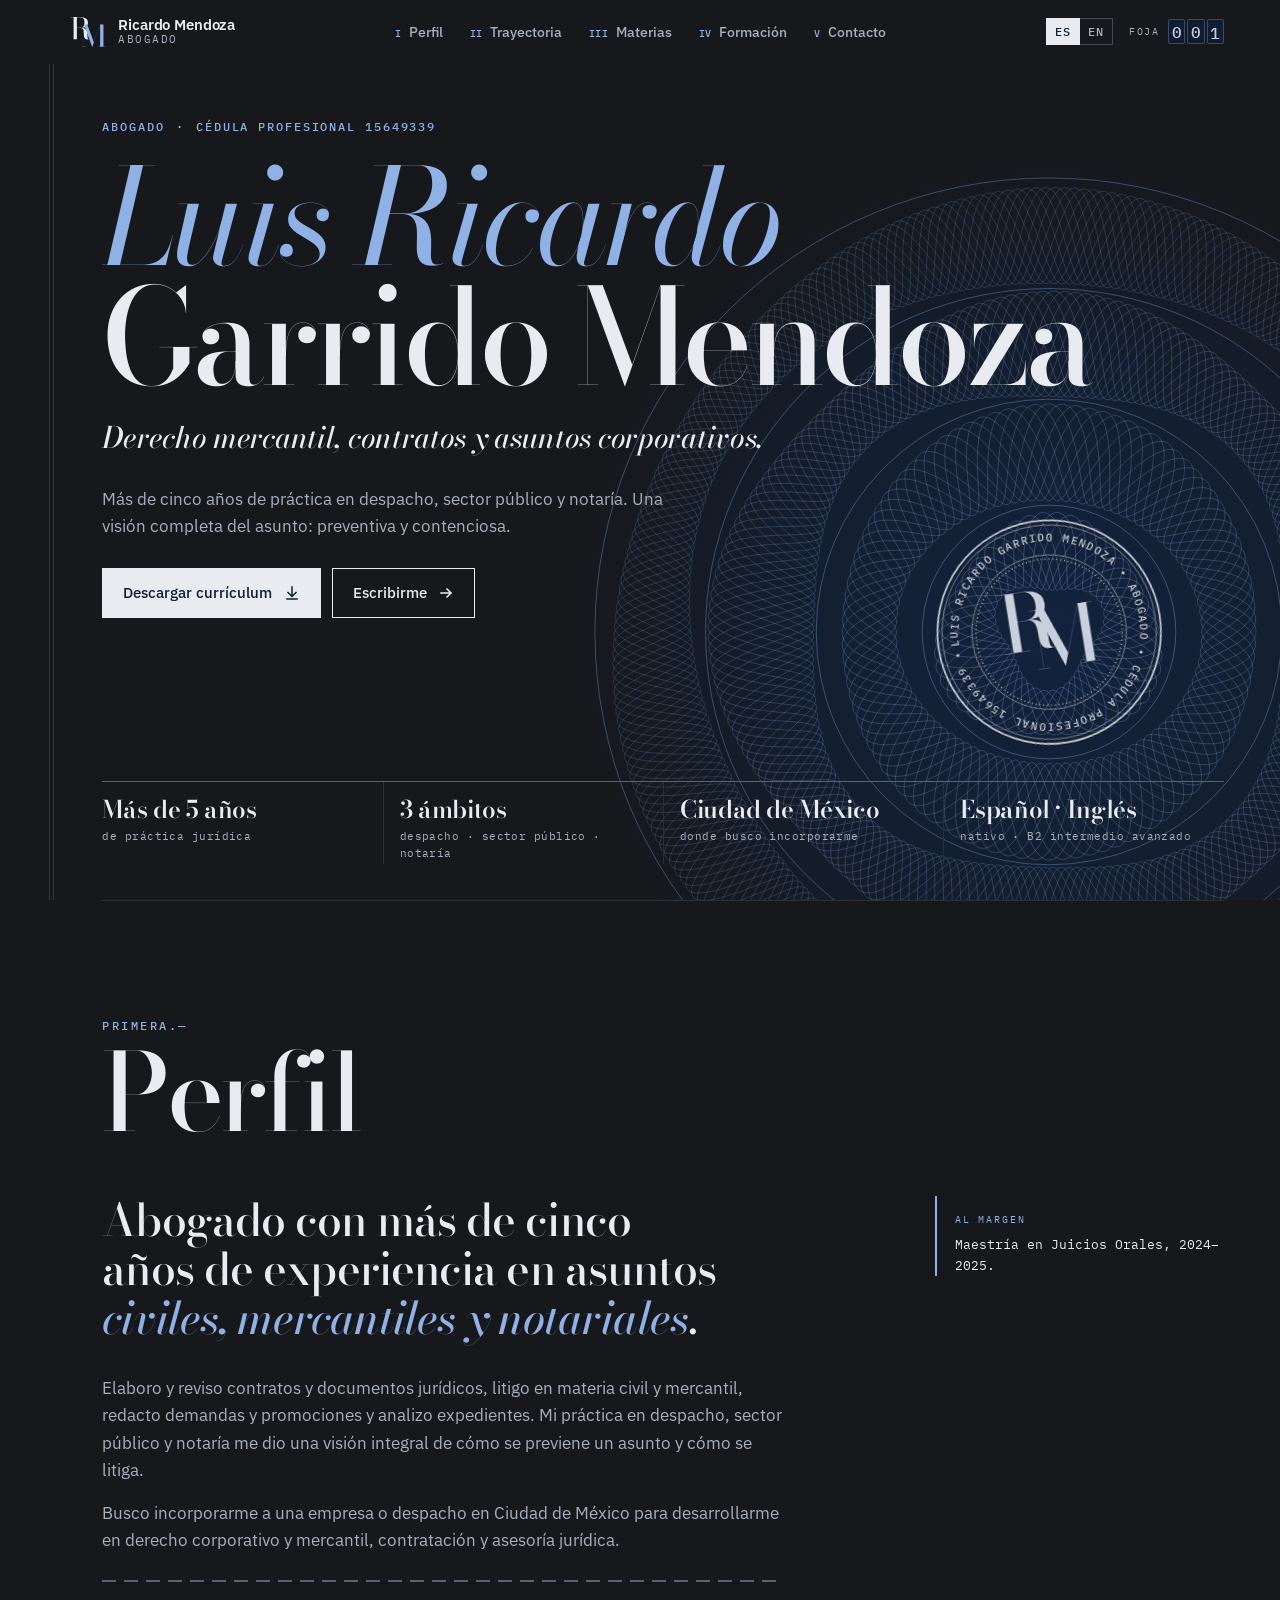
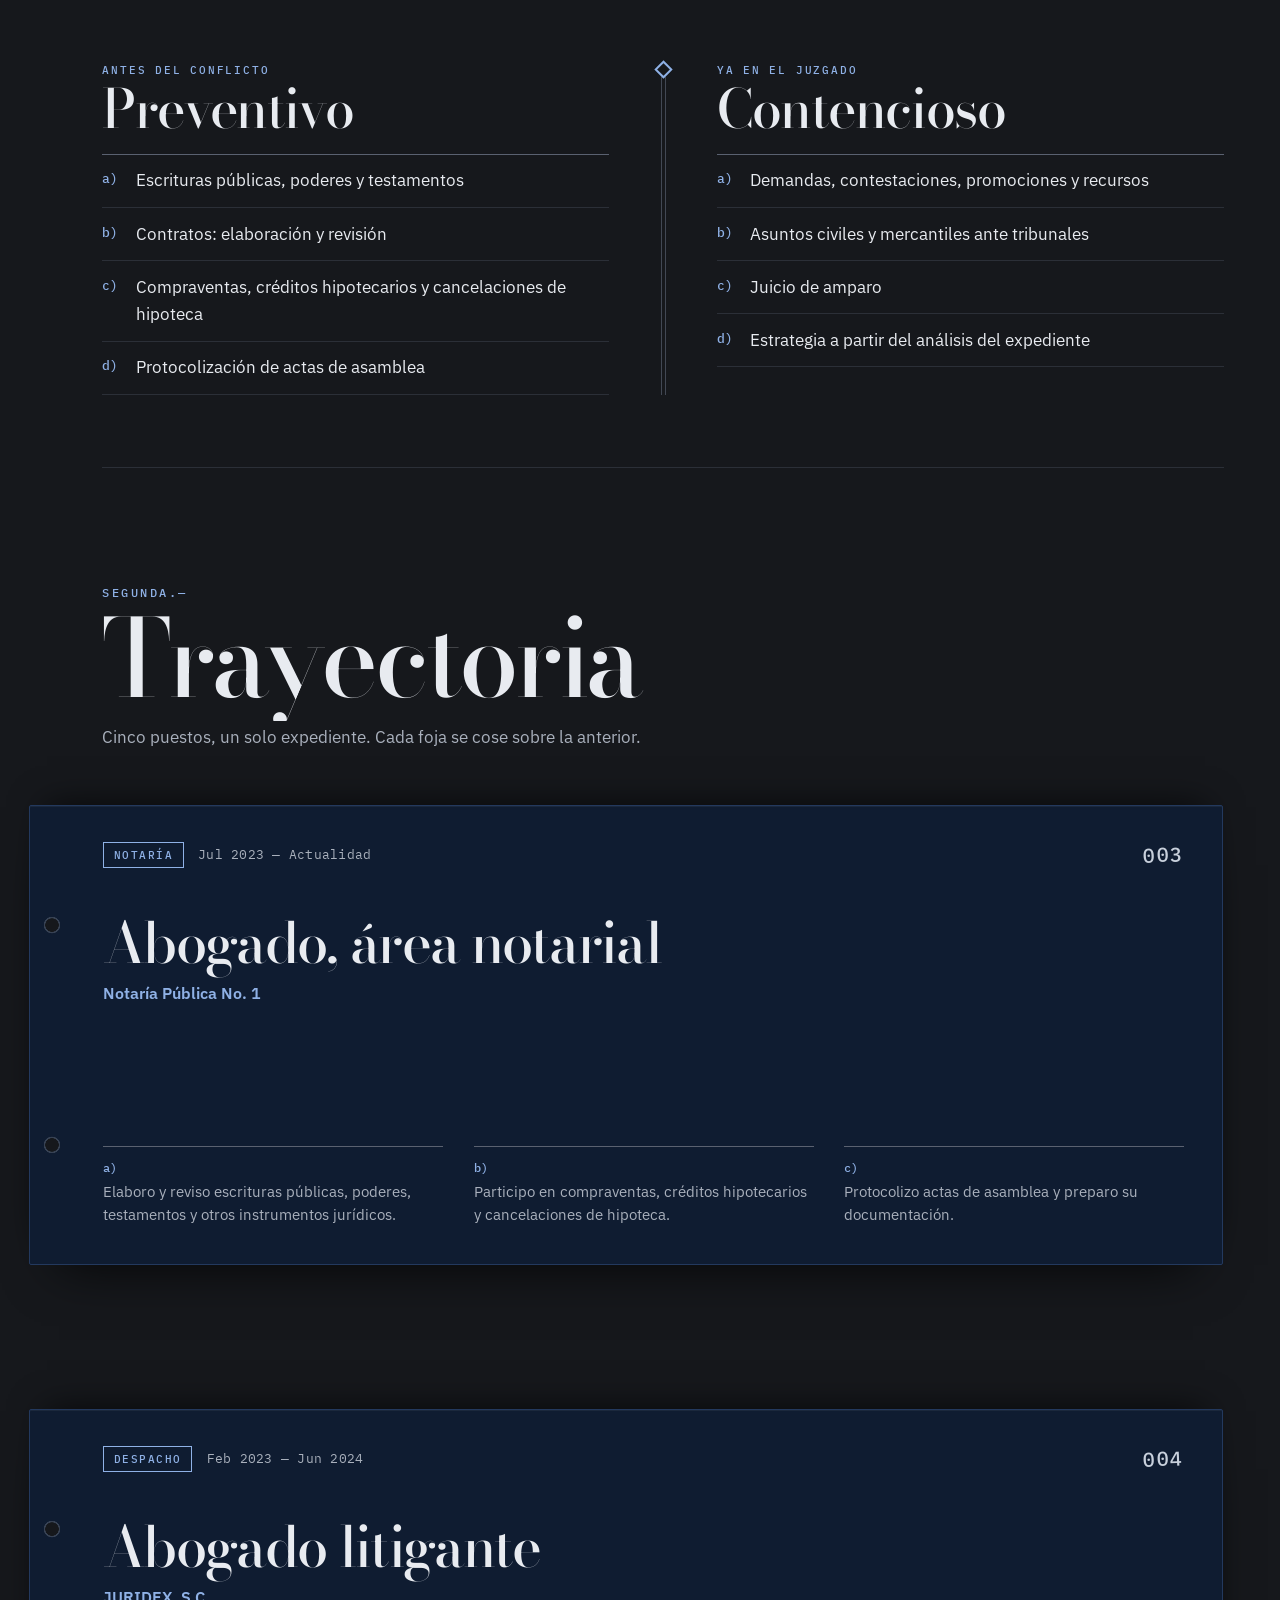
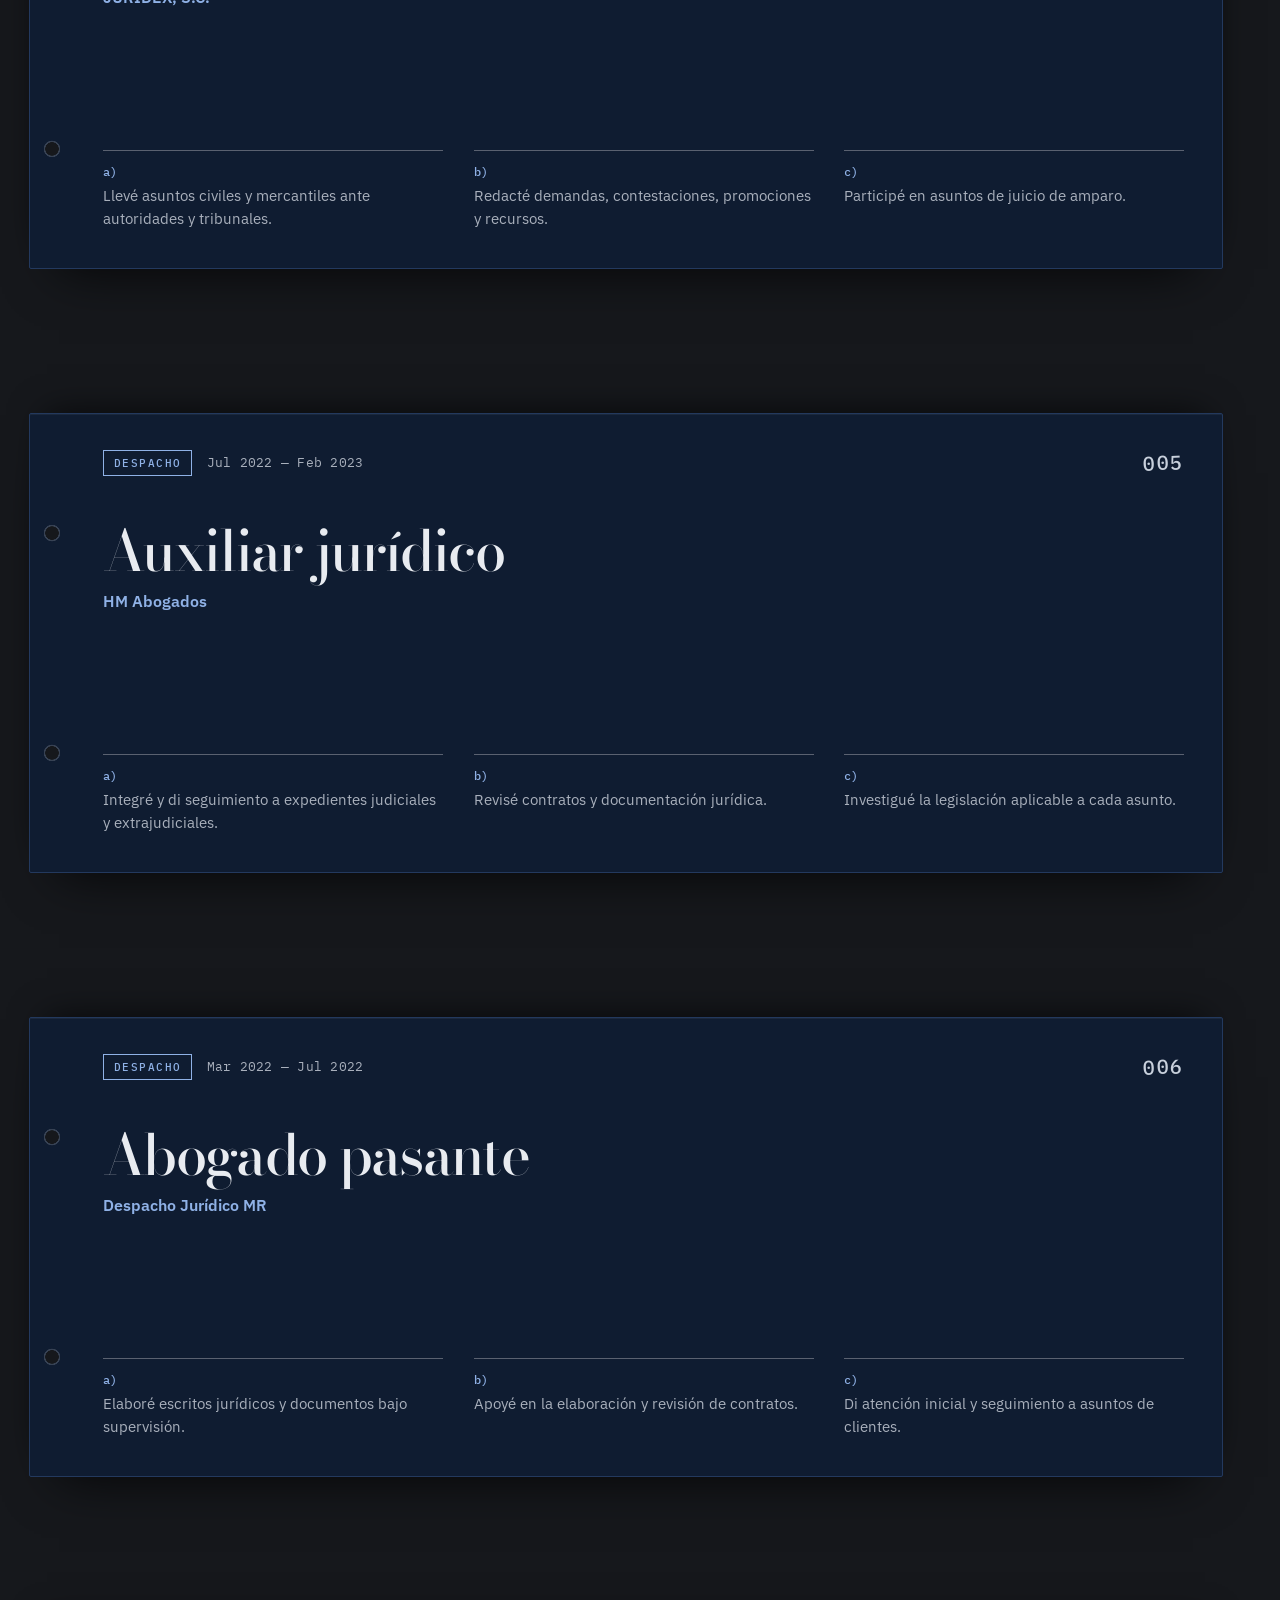
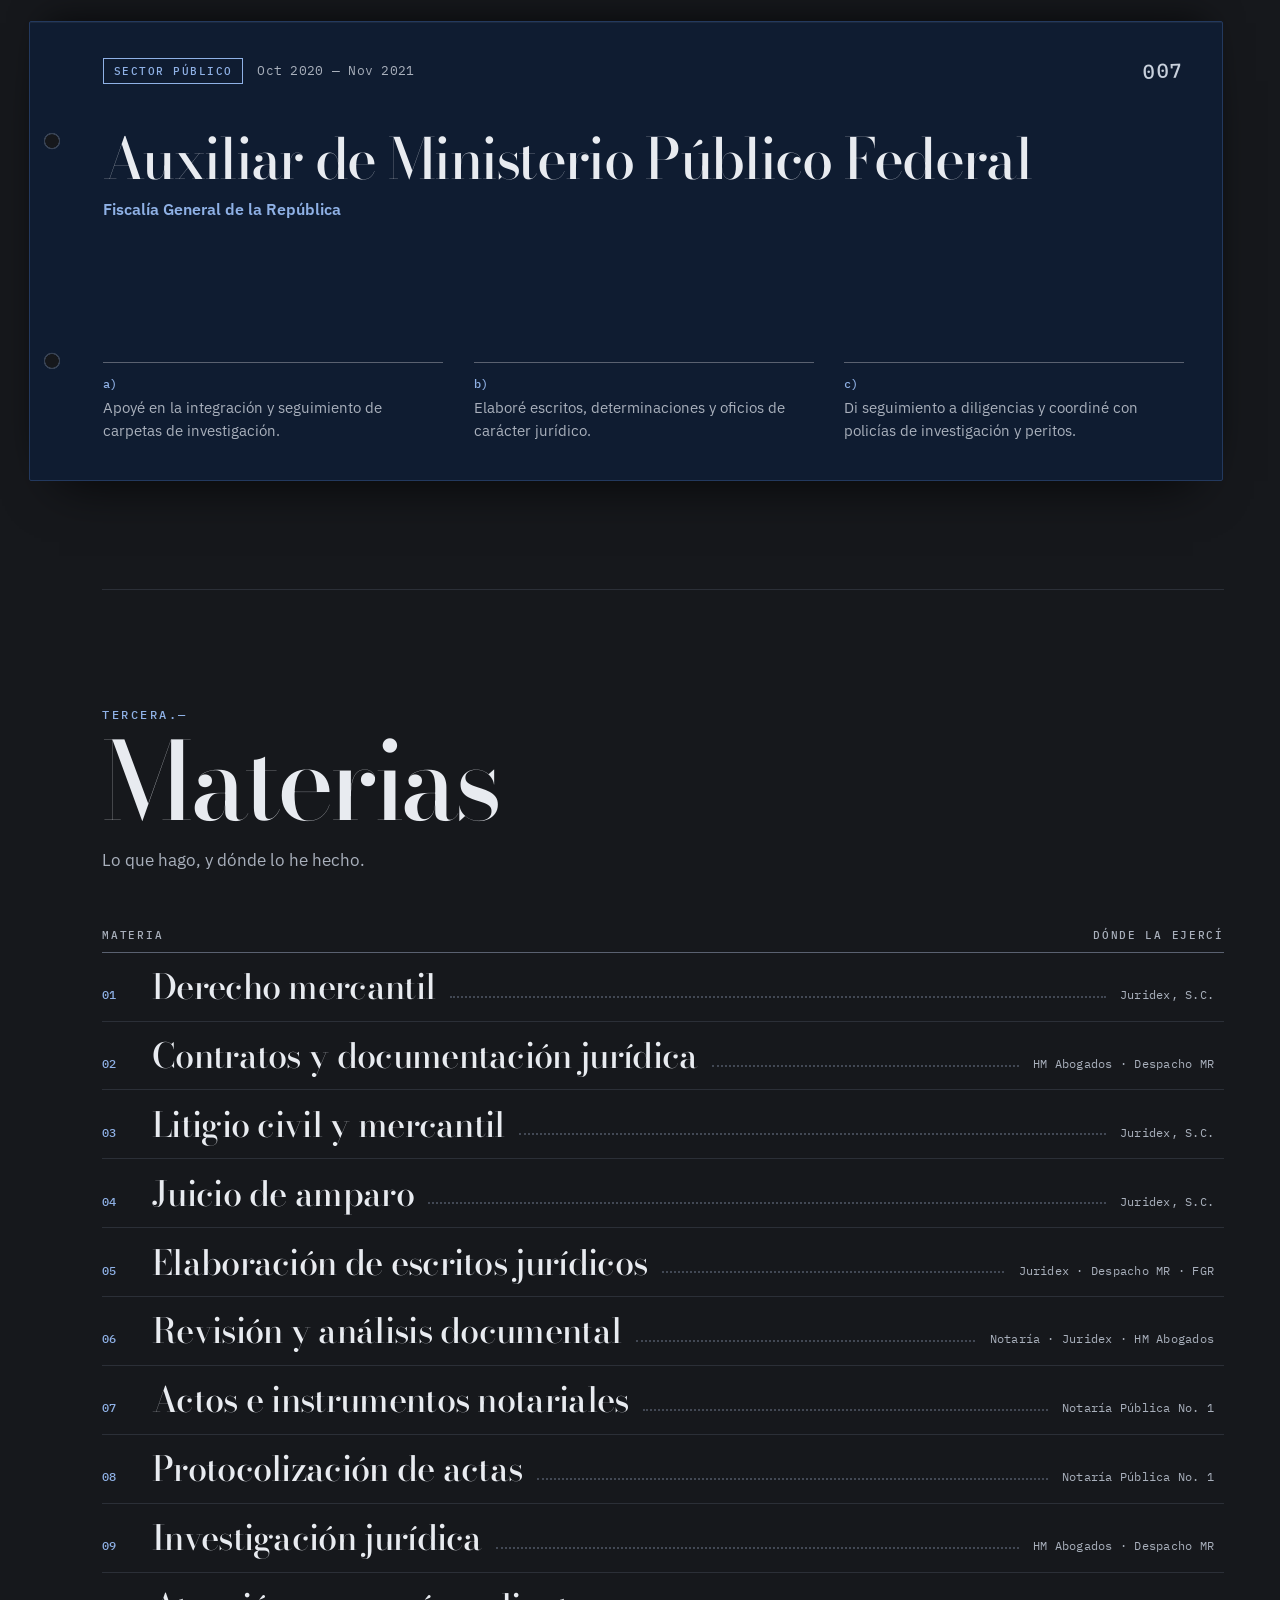
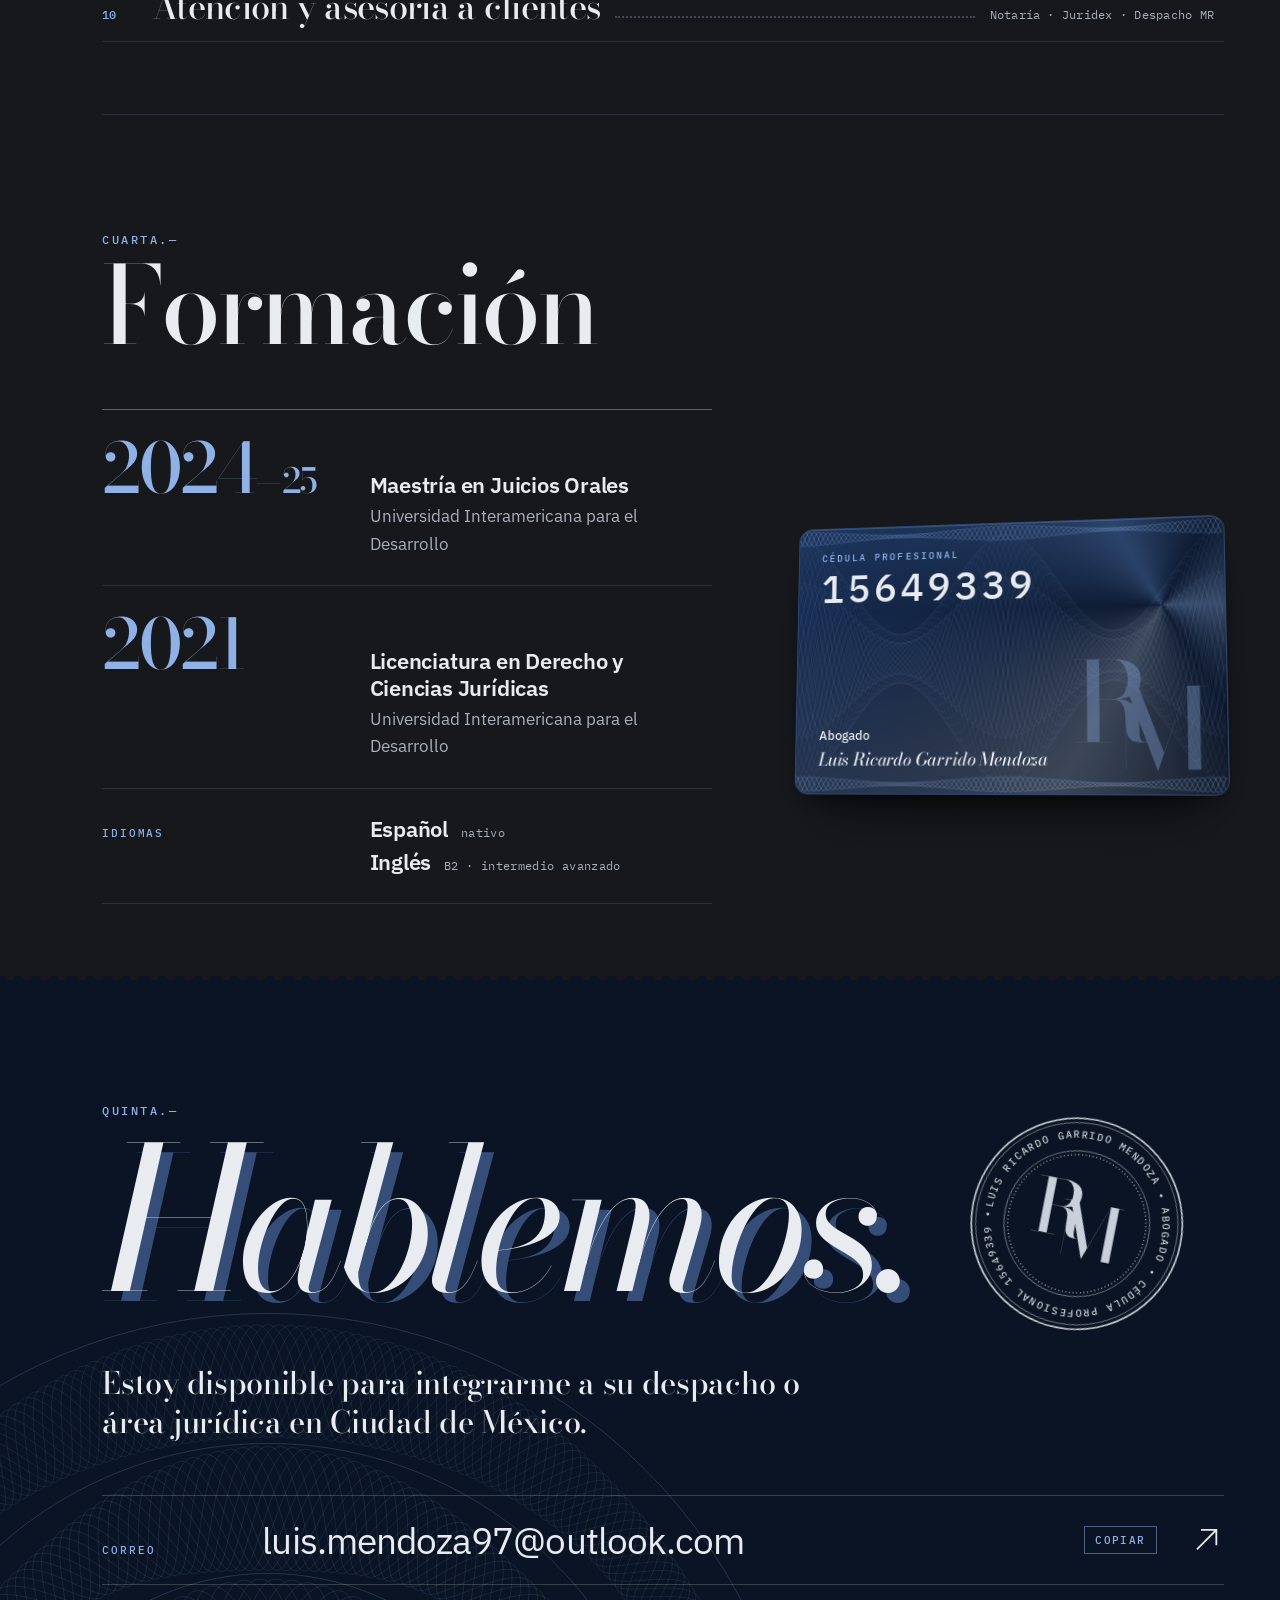
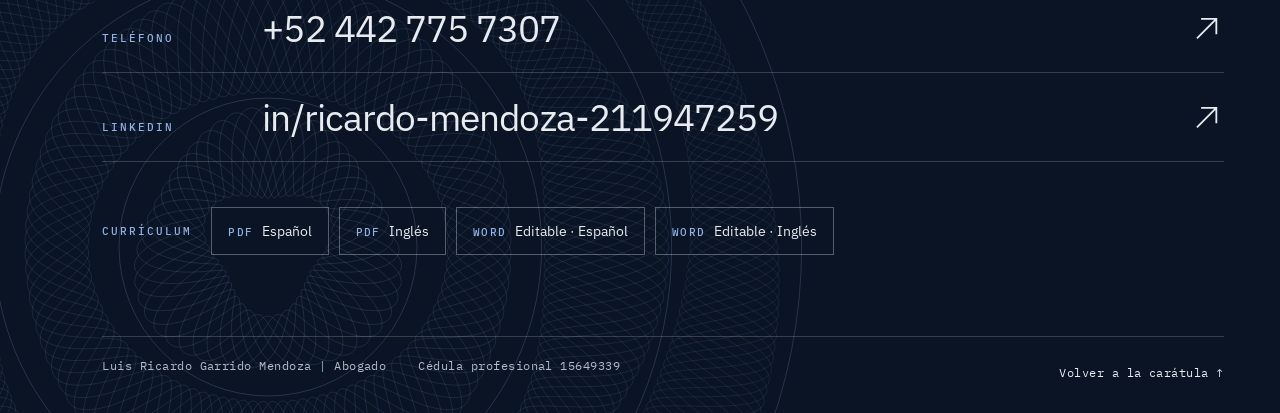
==== sitio/index.html @ c5a09006 "Sitio y currículum de Luis Ricardo Garrido Mendoza Sitio personal (gris oscuro y azul oscuro, biling" ====
<!doctype html>
<html lang="es">
<head>
<meta charset="utf-8">
<meta name="viewport" content="width=device-width, initial-scale=1">
<title>Luis Ricardo Garrido Mendoza · Abogado</title>
<meta name="description" content="Abogado con más de cinco años de práctica en despacho, sector público y notaría. Derecho mercantil, contratos y asuntos corporativos. Cédula profesional 15649339.">
<!-- Se queda fuera de buscadores hasta que Ricardo lo autorice: lleva su teléfono y su correo. -->
<meta name="robots" content="noindex">
<meta name="theme-color" content="#16181C">
<meta property="og:type" content="profile">
<meta property="og:title" content="Luis Ricardo Garrido Mendoza · Abogado">
<meta property="og:description" content="Derecho mercantil, contratos y asuntos corporativos. Más de cinco años de práctica en despacho, sector público y notaría.">
<meta property="og:image" content="https://bigtigermx.github.io/Ricardo/tarjeta-social.jpg">
<meta name="twitter:card" content="summary_large_image">
<link rel="icon" href="favicon.svg" type="image/svg+xml">
<link rel="preload" href="fuentes/bodoni-moda.woff2" as="font" type="font/woff2" crossorigin>
<link rel="preload" href="fuentes/plex-sans.woff2" as="font" type="font/woff2" crossorigin>
<link rel="stylesheet" href="estilo.css">
<script>document.documentElement.classList.add('js')</script>
</head>
<body>

<!-- Piezas del sello, definidas una vez y usadas en la carátula, el menú y el cierre -->
<svg class="defs" width="0" height="0" aria-hidden="true" focusable="false">
  <defs>
    <path id="circ" d="M200,200 m-158,0 a158,158 0 1,1 316,0 a158,158 0 1,1 -316,0"/>
    <symbol id="s-mono" viewBox="-60 -330 2570 2180">
      <path d="M396.0 768V772H693.2Q789.3 772 855.6 814.8Q921.8 857.6 956.1 937.9Q990.4 1018.1 990.4 1130Q990.4 1241.8 956.1 1324.0Q921.8 1406.2 855.3 1451.1Q788.9 1496 693.2 1496H36.0V1500H707.3Q862.5 1500 978.8 1461.5Q1095.1 1423 1159.6 1341.5Q1224.0 1260 1224.0 1130Q1224.0 1000 1163.6 920.3Q1103.1 840.7 987.7 804.3Q872.4 768 707.2 768ZM36.0 0V4H688.4V0ZM249.6 2V1498H474.0V2ZM1197.2 -11.4Q1106.0 -11.4 1054.8 21.4Q1003.6 54.1 980.0 109.8Q956.5 165.6 950.3 234.9Q944.1 304.2 943.1 378.2Q942.2 452.2 935.6 521.5Q929.1 590.8 905.6 646.6Q882.2 702.4 830.1 735.2Q778.0 768 686.0 768H396.0V772H759.6Q904.8 772 990.1 730.1Q1075.3 688.1 1117.1 619.6Q1158.9 551.1 1172.4 468.7Q1185.9 386.3 1186.3 303.9Q1186.6 221.4 1188.6 152.9Q1190.6 84.4 1209.7 42.5Q1228.8 0.6 1281.8 0.6Q1313.8 0.6 1342.4 7.8Q1371.0 15.1 1392.0 25.1L1394.0 23.1Q1370.0 10.1 1320.0 -0.6Q1269.9 -11.4 1197.2 -11.4Z" transform="translate(0 1250) scale(1 -1)" fill="var(--mono-r, currentColor)"/>
      <path d="M748.0 -20 192.0 1500H416.6L860.2 305.0L1284.0 1500H1288.0L751.7 -20ZM194.0 1500V4H349.2V0H45.2V4H190.0V1496H36.0V1500ZM1649.6 1500V1496H1509.6V4H1649.6V0H1125.2V4H1286.0V1500Z" transform="translate(760 1750) scale(1 -1)" fill="var(--mono-m, currentColor)"/>
    </symbol>
    <symbol id="s-anillo" viewBox="0 0 400 400">
      <circle cx="200" cy="200" r="194" fill="none" stroke="currentColor" stroke-width="3"/>
      <circle cx="200" cy="200" r="186" fill="none" stroke="currentColor" stroke-width="1"/>
      <circle cx="200" cy="200" r="134" fill="none" stroke="currentColor" stroke-width="1"/>
      <circle cx="200" cy="200" r="127" fill="none" stroke="currentColor" stroke-width="2.5" stroke-dasharray="1.5 5.2"/>
      <text font-family="'IBM Plex Mono', ui-monospace, monospace" font-size="19" font-weight="500" fill="currentColor">
        <textPath href="#circ" textLength="984" lengthAdjust="spacing">LUIS RICARDO GARRIDO MENDOZA • ABOGADO • CÉDULA PROFESIONAL 15649339 •</textPath>
      </text>
    </symbol>
  </defs>
</svg>

<a class="salto" href="#contenido" data-en="Skip to content">Saltar al contenido</a>

<!-- El margen del pliego: doble raya roja, hilo de la costura y su nudo -->
<div class="margen" aria-hidden="true">
  <span class="margen__raya"></span>
  <span class="margen__hilo"></span>
  <span class="margen__nudo"></span>
</div>

<header class="barra" id="barra">
  <a class="marca" href="#caratula" aria-label="Luis Ricardo Garrido Mendoza, inicio" data-en-aria-label="Luis Ricardo Garrido Mendoza, home">
    <svg class="marca__mono" viewBox="-60 -330 2570 2180" aria-hidden="true">
      <path class="tr tr--r" pathLength="1" d="M396.0 768V772H693.2Q789.3 772 855.6 814.8Q921.8 857.6 956.1 937.9Q990.4 1018.1 990.4 1130Q990.4 1241.8 956.1 1324.0Q921.8 1406.2 855.3 1451.1Q788.9 1496 693.2 1496H36.0V1500H707.3Q862.5 1500 978.8 1461.5Q1095.1 1423 1159.6 1341.5Q1224.0 1260 1224.0 1130Q1224.0 1000 1163.6 920.3Q1103.1 840.7 987.7 804.3Q872.4 768 707.2 768ZM36.0 0V4H688.4V0ZM249.6 2V1498H474.0V2ZM1197.2 -11.4Q1106.0 -11.4 1054.8 21.4Q1003.6 54.1 980.0 109.8Q956.5 165.6 950.3 234.9Q944.1 304.2 943.1 378.2Q942.2 452.2 935.6 521.5Q929.1 590.8 905.6 646.6Q882.2 702.4 830.1 735.2Q778.0 768 686.0 768H396.0V772H759.6Q904.8 772 990.1 730.1Q1075.3 688.1 1117.1 619.6Q1158.9 551.1 1172.4 468.7Q1185.9 386.3 1186.3 303.9Q1186.6 221.4 1188.6 152.9Q1190.6 84.4 1209.7 42.5Q1228.8 0.6 1281.8 0.6Q1313.8 0.6 1342.4 7.8Q1371.0 15.1 1392.0 25.1L1394.0 23.1Q1370.0 10.1 1320.0 -0.6Q1269.9 -11.4 1197.2 -11.4Z" transform="translate(0 1250) scale(1 -1)"/>
      <path class="tr tr--m" pathLength="1" d="M748.0 -20 192.0 1500H416.6L860.2 305.0L1284.0 1500H1288.0L751.7 -20ZM194.0 1500V4H349.2V0H45.2V4H190.0V1496H36.0V1500ZM1649.6 1500V1496H1509.6V4H1649.6V0H1125.2V4H1286.0V1500Z" transform="translate(760 1750) scale(1 -1)"/>
    </svg>
    <span class="marca__txt">Ricardo Mendoza<small data-en="Attorney">Abogado</small></span>
  </a>
  <nav class="indice" aria-label="Secciones" data-en-aria-label="Sections">
    <a href="#perfil"><i>I</i><span data-en="Profile">Perfil</span></a>
    <a href="#trayectoria"><i>II</i><span data-en="Experience">Trayectoria</span></a>
    <a href="#materias"><i>III</i><span data-en="Practice">Materias</span></a>
    <a href="#formacion"><i>IV</i><span data-en="Education">Formación</span></a>
    <a href="#contacto"><i>V</i><span data-en="Contact">Contacto</span></a>
  </nav>
  <div class="barra__fin">
    <button class="idioma" type="button" aria-label="Cambiar a inglés" data-en-aria-label="Switch to Spanish">
      <span class="idioma__op" data-l="es">ES</span><span class="idioma__op" data-l="en">EN</span>
    </button>
    <div class="foliador" aria-hidden="true"><span class="foliador__r" data-en="Folio">Foja</span><span class="foliador__n" id="foliador">001</span></div>
  </div>
</header>

<main id="contenido">

<!-- ═════════════ CARÁTULA ═════════════ -->
<section class="caratula" id="caratula" data-foja="1">
  <canvas class="roseta" id="roseta" aria-hidden="true"></canvas>

  <div class="caratula__texto">
    <p class="rotulo ent ent--1"><span data-en="Attorney">Abogado</span><b>·</b><span data-en="Professional licence 15649339">Cédula profesional 15649339</span></p>
    <h1 class="nombre" aria-label="Luis Ricardo Garrido Mendoza">
      <span class="ln"><span class="ln__i nombre__pila" style="--d:.05s">Luis Ricardo</span></span>
      <span class="ln"><span class="ln__i" style="--d:.16s">Garrido </span></span><span class="ln"><span class="ln__i" style="--d:.27s">Mendoza</span></span>
    </h1>
    <p class="materia ent ent--2" data-en="Commercial law, contracts &amp; corporate matters.">Derecho mercantil, contratos y asuntos corporativos.</p>
    <div class="caratula__pie">
      <p class="entrada ent ent--3" data-en="More than five years of practice across private firms, the public sector and a notary office. One view of the whole matter: preventive and contentious.">Más de cinco años de práctica en despacho, sector público y notaría. Una visión completa del asunto: preventiva y contenciosa.</p>
      <div class="acciones ent ent--4">
        <a class="boton boton--lleno" href="cv/cv-luis-ricardo-garrido-mendoza-es.pdf" data-en-href="cv/cv-luis-ricardo-garrido-mendoza-en.pdf" download><span data-en="Download résumé">Descargar currículum</span><svg viewBox="0 0 16 16" aria-hidden="true"><path d="M8 2v9M4 7.5 8 11.5 12 7.5M3 14h10"/></svg></a>
        <a class="boton" href="#contacto"><span data-en="Get in touch">Escribirme</span><svg viewBox="0 0 16 16" aria-hidden="true"><path d="M3 8h10M9 4l4 4-4 4"/></svg></a>
      </div>
    </div>
  </div>

  <div class="sello sello--caratula" aria-hidden="true">
    <svg class="sello__anillo" viewBox="0 0 400 400"><use href="#s-anillo"/></svg>
    <svg class="sello__mono" viewBox="0 0 400 400"><use href="#s-mono" x="112" y="118" width="176" height="150"/></svg>
    <span class="sello__onda"></span>
  </div>

  <ul class="datos ent ent--5">
    <li><b data-en="Over 5 years">Más de 5 años</b><span data-en="of legal practice">de práctica jurídica</span></li>
    <li><b data-en="3 settings">3 ámbitos</b><span data-en="private firm · public sector · notary office">despacho · sector público · notaría</span></li>
    <li><b data-en="Mexico City">Ciudad de México</b><span data-en="where I am looking to join a firm or company">donde busco incorporarme</span></li>
    <li><b data-en="Spanish · English">Español · Inglés</b><span data-en="native · B2 upper-intermediate">nativo · B2 intermedio avanzado</span></li>
  </ul>
</section>

<!-- ═════════════ PRIMERA · PERFIL ═════════════ -->
<section class="pliego" id="perfil" data-foja="2">
  <header class="clausula">
    <p class="clausula__n rv"><span data-en="First">Primera</span>.—</p>
    <h2 class="clausula__t"><span class="ln"><span class="ln__i rv-ln" data-en="Profile">Perfil</span></span></h2>
  </header>

  <div class="perfil">
    <p class="perfil__tesis rv" data-en="An attorney with more than five years of experience in <em>civil, commercial and notarial</em> matters.">Abogado con más de cinco años de experiencia en asuntos <em>civiles, mercantiles y notariales</em>.</p>
    <div class="perfil__cuerpo">
      <p class="rv" data-en="I draft and review contracts and legal documents, litigate civil and commercial cases, prepare claims and motions, and analyse case files. Working in private practice, the public sector and a notary office has given me a full view of how a matter is prevented and how it is argued.">Elaboro y reviso contratos y documentos jurídicos, litigo en materia civil y mercantil, redacto demandas y promociones y analizo expedientes. Mi práctica en despacho, sector público y notaría me dio una visión integral de cómo se previene un asunto y cómo se litiga.</p>
      <p class="rv" data-en="I am looking to join a company or law firm in Mexico City to grow in corporate and commercial law, contracts and legal advisory.">Busco incorporarme a una empresa o despacho en Ciudad de México para desarrollarme en derecho corporativo y mercantil, contratación y asesoría jurídica.</p>
      <span class="relleno rv-x" aria-hidden="true"></span>
    </div>
    <aside class="nota rv" aria-label="Nota al margen" data-en-aria-label="Margin note">
      <p class="nota__r" data-en="In the margin">Al margen</p>
      <p data-en="Master’s degree in Oral Trials, 2024–2025.">Maestría en Juicios Orales, 2024–2025.</p>
    </aside>
  </div>

  <div class="frentes">
    <article class="frente rv">
      <p class="frente__r"><span data-en="Before the dispute">Antes del conflicto</span></p>
      <h3 data-en="Preventive">Preventivo</h3>
      <ul>
        <li data-en="Public deeds, powers of attorney and wills">Escrituras públicas, poderes y testamentos</li>
        <li data-en="Contracts: drafting and review">Contratos: elaboración y revisión</li>
        <li data-en="Sales, mortgage loans and mortgage releases">Compraventas, créditos hipotecarios y cancelaciones de hipoteca</li>
        <li data-en="Notarisation of shareholders’ meeting minutes">Protocolización de actas de asamblea</li>
      </ul>
    </article>
    <div class="frentes__eje" aria-hidden="true"><span></span></div>
    <article class="frente rv">
      <p class="frente__r"><span data-en="Once in court">Ya en el juzgado</span></p>
      <h3 data-en="Contentious">Contencioso</h3>
      <ul>
        <li data-en="Claims, answers, motions and appeals">Demandas, contestaciones, promociones y recursos</li>
        <li data-en="Civil and commercial cases before the courts">Asuntos civiles y mercantiles ante tribunales</li>
        <li data-en="Amparo proceedings">Juicio de amparo</li>
        <li data-en="Strategy built from the analysis of the case file">Estrategia a partir del análisis del expediente</li>
      </ul>
    </article>
  </div>
</section>

<!-- ═════════════ SEGUNDA · TRAYECTORIA ═════════════ -->
<section class="pliego pliego--legajo" id="trayectoria">
  <header class="clausula">
    <p class="clausula__n rv"><span data-en="Second">Segunda</span>.—</p>
    <h2 class="clausula__t"><span class="ln"><span class="ln__i rv-ln" data-en="Experience">Trayectoria</span></span></h2>
    <p class="clausula__s rv" data-en="Five positions, one case file. Each sheet is stitched on top of the last.">Cinco puestos, un solo expediente. Cada foja se cose sobre la anterior.</p>
  </header>

  <div class="legajo" id="legajo">
    <article class="foja" data-foja="3" style="--i:0">
      <header class="foja__cab">
        <p class="foja__amb" data-en="Notary office">Notaría</p>
        <p class="foja__fechas" data-en="Jul 2023 — Present">Jul 2023 — Actualidad</p>
        <p class="foja__folio" aria-hidden="true">003</p>
      </header>
      <h3 class="foja__puesto" data-en="Attorney, notarial practice">Abogado, área notarial</h3>
      <p class="foja__org">Notaría Pública No. 1</p>
      <ul class="foja__lista">
        <li data-en="Draft and review public deeds, powers of attorney, wills and other legal instruments.">Elaboro y reviso escrituras públicas, poderes, testamentos y otros instrumentos jurídicos.</li>
        <li data-en="Take part in sales, mortgage loans and mortgage releases.">Participo en compraventas, créditos hipotecarios y cancelaciones de hipoteca.</li>
        <li data-en="Notarise shareholders’ meeting minutes and prepare the supporting documents.">Protocolizo actas de asamblea y preparo su documentación.</li>
      </ul>
    </article>

    <article class="foja" data-foja="4" style="--i:1">
      <header class="foja__cab">
        <p class="foja__amb" data-en="Law firm">Despacho</p>
        <p class="foja__fechas" data-en="Feb 2023 — Jun 2024">Feb 2023 — Jun 2024</p>
        <p class="foja__folio" aria-hidden="true">004</p>
      </header>
      <h3 class="foja__puesto" data-en="Litigation attorney">Abogado litigante</h3>
      <p class="foja__org">JURIDEX, S.C.</p>
      <ul class="foja__lista">
        <li data-en="Handled civil and commercial matters before authorities and courts.">Llevé asuntos civiles y mercantiles ante autoridades y tribunales.</li>
        <li data-en="Drafted claims, answers, motions and appeals.">Redacté demandas, contestaciones, promociones y recursos.</li>
        <li data-en="Took part in amparo proceedings.">Participé en asuntos de juicio de amparo.</li>
      </ul>
    </article>

    <article class="foja" data-foja="5" style="--i:2">
      <header class="foja__cab">
        <p class="foja__amb" data-en="Law firm">Despacho</p>
        <p class="foja__fechas" data-en="Jul 2022 — Feb 2023">Jul 2022 — Feb 2023</p>
        <p class="foja__folio" aria-hidden="true">005</p>
      </header>
      <h3 class="foja__puesto" data-en="Legal assistant">Auxiliar jurídico</h3>
      <p class="foja__org">HM Abogados</p>
      <ul class="foja__lista">
        <li data-en="Assembled and followed up judicial and out-of-court case files.">Integré y di seguimiento a expedientes judiciales y extrajudiciales.</li>
        <li data-en="Reviewed contracts and legal documents.">Revisé contratos y documentación jurídica.</li>
        <li data-en="Researched the legislation applicable to each matter.">Investigué la legislación aplicable a cada asunto.</li>
      </ul>
    </article>

    <article class="foja" data-foja="6" style="--i:3">
      <header class="foja__cab">
        <p class="foja__amb" data-en="Law firm">Despacho</p>
        <p class="foja__fechas" data-en="Mar 2022 — Jul 2022">Mar 2022 — Jul 2022</p>
        <p class="foja__folio" aria-hidden="true">006</p>
      </header>
      <h3 class="foja__puesto" data-en="Trainee attorney">Abogado pasante</h3>
      <p class="foja__org">Despacho Jurídico MR</p>
      <ul class="foja__lista">
        <li data-en="Drafted legal briefs and documents under supervision.">Elaboré escritos jurídicos y documentos bajo supervisión.</li>
        <li data-en="Supported the drafting and review of contracts.">Apoyé en la elaboración y revisión de contratos.</li>
        <li data-en="First contact with clients and follow-up of their matters.">Di atención inicial y seguimiento a asuntos de clientes.</li>
      </ul>
    </article>

    <article class="foja" data-foja="7" style="--i:4">
      <header class="foja__cab">
        <p class="foja__amb" data-en="Public sector">Sector público</p>
        <p class="foja__fechas" data-en="Oct 2020 — Nov 2021">Oct 2020 — Nov 2021</p>
        <p class="foja__folio" aria-hidden="true">007</p>
      </header>
      <h3 class="foja__puesto" data-en="Assistant to the Federal Public Prosecutor">Auxiliar de Ministerio Público Federal</h3>
      <p class="foja__org" data-en="Fiscalía General de la República (Office of the Attorney General of Mexico)">Fiscalía General de la República</p>
      <ul class="foja__lista">
        <li data-en="Supported the assembly and follow-up of investigation files.">Apoyé en la integración y seguimiento de carpetas de investigación.</li>
        <li data-en="Drafted legal briefs, determinations and official letters.">Elaboré escritos, determinaciones y oficios de carácter jurídico.</li>
        <li data-en="Followed up proceedings and coordinated with investigative police and expert witnesses.">Di seguimiento a diligencias y coordiné con policías de investigación y peritos.</li>
      </ul>
    </article>
  </div>
</section>

<!-- ═════════════ TERCERA · MATERIAS ═════════════ -->
<section class="pliego" id="materias" data-foja="8">
  <header class="clausula">
    <p class="clausula__n rv"><span data-en="Third">Tercera</span>.—</p>
    <h2 class="clausula__t"><span class="ln"><span class="ln__i rv-ln" data-en="Practice areas">Materias</span></span></h2>
    <p class="clausula__s rv" data-en="What I do, and where I have done it.">Lo que hago, y dónde lo he hecho.</p>
  </header>

  <div class="tabla">
    <p class="tabla__cab" aria-hidden="true"><span data-en="Area">Materia</span><span data-en="Where I practised it">Dónde la ejercí</span></p>
    <ol class="materias">
      <li class="mat"><span class="mat__n">01</span><span class="mat__t" data-en="Commercial law">Derecho mercantil</span><span class="mat__p" aria-hidden="true"></span><span class="mat__r">Juridex, S.C.</span></li>
      <li class="mat"><span class="mat__n">02</span><span class="mat__t" data-en="Contracts and legal documents">Contratos y documentación jurídica</span><span class="mat__p" aria-hidden="true"></span><span class="mat__r">HM Abogados · Despacho MR</span></li>
      <li class="mat"><span class="mat__n">03</span><span class="mat__t" data-en="Civil and commercial litigation">Litigio civil y mercantil</span><span class="mat__p" aria-hidden="true"></span><span class="mat__r">Juridex, S.C.</span></li>
      <li class="mat"><span class="mat__n">04</span><span class="mat__t" data-en="Amparo proceedings">Juicio de amparo</span><span class="mat__p" aria-hidden="true"></span><span class="mat__r">Juridex, S.C.</span></li>
      <li class="mat"><span class="mat__n">05</span><span class="mat__t" data-en="Drafting of legal briefs">Elaboración de escritos jurídicos</span><span class="mat__p" aria-hidden="true"></span><span class="mat__r">Juridex · Despacho MR · FGR</span></li>
      <li class="mat"><span class="mat__n">06</span><span class="mat__t" data-en="Document review and analysis">Revisión y análisis documental</span><span class="mat__p" aria-hidden="true"></span><span class="mat__r" data-en="Notary office · Juridex · HM Abogados">Notaría · Juridex · HM Abogados</span></li>
      <li class="mat"><span class="mat__n">07</span><span class="mat__t" data-en="Notarial acts and instruments">Actos e instrumentos notariales</span><span class="mat__p" aria-hidden="true"></span><span class="mat__r">Notaría Pública No. 1</span></li>
      <li class="mat"><span class="mat__n">08</span><span class="mat__t" data-en="Notarisation of meeting minutes">Protocolización de actas</span><span class="mat__p" aria-hidden="true"></span><span class="mat__r">Notaría Pública No. 1</span></li>
      <li class="mat"><span class="mat__n">09</span><span class="mat__t" data-en="Legal research">Investigación jurídica</span><span class="mat__p" aria-hidden="true"></span><span class="mat__r">HM Abogados · Despacho MR</span></li>
      <li class="mat"><span class="mat__n">10</span><span class="mat__t" data-en="Client service and counsel">Atención y asesoría a clientes</span><span class="mat__p" aria-hidden="true"></span><span class="mat__r" data-en="Notary office · Juridex · Despacho MR">Notaría · Juridex · Despacho MR</span></li>
    </ol>
  </div>
</section>

<!-- ═════════════ CUARTA · FORMACIÓN ═════════════ -->
<section class="pliego" id="formacion" data-foja="9">
  <header class="clausula">
    <p class="clausula__n rv"><span data-en="Fourth">Cuarta</span>.—</p>
    <h2 class="clausula__t"><span class="ln"><span class="ln__i rv-ln" data-en="Education">Formación</span></span></h2>
  </header>

  <div class="formacion">
    <ol class="estudios">
      <li class="estudio rv">
        <p class="estudio__a">2024<span>—25</span></p>
        <div>
          <h3 data-en="Master’s degree in Oral Trials">Maestría en Juicios Orales</h3>
          <p>Universidad Interamericana para el Desarrollo</p>
        </div>
      </li>
      <li class="estudio rv">
        <p class="estudio__a">2021</p>
        <div>
          <h3 data-en="Bachelor’s degree in Law and Legal Sciences">Licenciatura en Derecho y Ciencias Jurídicas</h3>
          <p>Universidad Interamericana para el Desarrollo</p>
        </div>
      </li>
      <li class="estudio estudio--idiomas rv">
        <p class="estudio__a estudio__a--txt" data-en="Languages">Idiomas</p>
        <div>
          <h3><span data-en="Spanish">Español</span> <small data-en="native">nativo</small></h3>
          <h3><span data-en="English">Inglés</span> <small data-en="B2 · upper-intermediate">B2 · intermedio avanzado</small></h3>
        </div>
      </li>
    </ol>

    <!-- La cédula: una tarjeta de papel seguridad con kinegrama que sigue al cursor -->
    <div class="cedula-marco rv">
      <div class="cedula" id="cedula">
        <canvas class="cedula__fondo" id="cenefa" aria-hidden="true"></canvas>
        <span class="cedula__kine" aria-hidden="true"></span>
        <p class="cedula__r" data-en="Professional licence">Cédula profesional</p>
        <p class="cedula__n">15649339</p>
        <p class="cedula__t" data-en="Attorney">Abogado</p>
        <p class="cedula__p">Luis Ricardo Garrido Mendoza</p>
        <svg class="cedula__mono" viewBox="0 0 400 400" aria-hidden="true"><use href="#s-mono" x="60" y="80" width="280" height="240"/></svg>
      </div>
    </div>
  </div>
</section>

<!-- ═════════════ QUINTA · CONTACTO (la copia al carbón) ═════════════ -->
<section class="carbon" id="contacto" data-foja="10">
  <canvas class="carbon__roseta" id="roseta2" aria-hidden="true"></canvas>
  <div class="carbon__dentro">
    <header class="clausula clausula--clara">
      <p class="clausula__n rv"><span data-en="Fifth">Quinta</span>.—</p>
      <h2 class="clausula__t clausula__t--xl"><span class="ln"><span class="ln__i rv-ln" data-en="Let’s talk.">Hablemos.</span></span></h2>
    </header>

    <p class="carbon__lead rv" data-en="I am available to join your law firm or legal department in Mexico City.">Estoy disponible para integrarme a su despacho o área jurídica en Ciudad de México.</p>

    <ul class="vias">
      <li class="rv"><a class="via" href="mailto:luis.mendoza97@outlook.com"><span class="via__r" data-en="Email">Correo</span><span class="via__v">luis.mendoza97@outlook.com</span><svg viewBox="0 0 24 24" aria-hidden="true"><path d="M5 19 19 5M8 5h11v11"/></svg></a>
        <button class="copiar" type="button" data-copiar="luis.mendoza97@outlook.com" data-ok="Copiado" data-en-data-ok="Copied"><span data-en="Copy">Copiar</span></button></li>
      <li class="rv"><a class="via" href="tel:+524427757307"><span class="via__r" data-en="Phone">Teléfono</span><span class="via__v">+52 442 775 7307</span><svg viewBox="0 0 24 24" aria-hidden="true"><path d="M5 19 19 5M8 5h11v11"/></svg></a></li>
      <li class="rv"><a class="via" href="https://www.linkedin.com/in/ricardo-mendoza-211947259/" target="_blank" rel="noopener"><span class="via__r">LinkedIn</span><span class="via__v">in/ricardo-mendoza-211947259</span><svg viewBox="0 0 24 24" aria-hidden="true"><path d="M5 19 19 5M8 5h11v11"/></svg></a></li>
    </ul>

    <div class="descargas rv">
      <p class="descargas__r" data-en="Résumé">Currículum</p>
      <a class="ficha" href="cv/cv-luis-ricardo-garrido-mendoza-es.pdf" download><b>PDF</b><span data-en="Spanish">Español</span></a>
      <a class="ficha" href="cv/cv-luis-ricardo-garrido-mendoza-en.pdf" download><b>PDF</b><span data-en="English">Inglés</span></a>
      <a class="ficha" href="cv/cv-luis-ricardo-garrido-mendoza-es.docx" download><b>Word</b><span data-en="Editable · Spanish">Editable · Español</span></a>
      <a class="ficha" href="cv/cv-luis-ricardo-garrido-mendoza-en.docx" download><b>Word</b><span data-en="Editable · English">Editable · Inglés</span></a>
    </div>

    <div class="sello sello--cierre" aria-hidden="true">
      <svg class="sello__anillo" viewBox="0 0 400 400"><use href="#s-anillo"/></svg>
      <svg class="sello__mono" viewBox="0 0 400 400"><use href="#s-mono" x="112" y="118" width="176" height="150"/></svg>
      <span class="sello__onda"></span>
    </div>
  </div>

  <footer class="pie">
    <p>Luis Ricardo Garrido Mendoza <b>|</b> <span data-en="Attorney">Abogado</span></p>
    <p><span data-en="Professional licence">Cédula profesional</span> 15649339</p>
    <a href="#caratula" data-en="Back to the cover ↑">Volver a la carátula ↑</a>
  </footer>
</section>

</main>
<script src="motor.js" defer></script>
</body>
</html>
---- sitio/estilo.css ----
/* ══════════════════════════════════════════════════════════════════════
   Luis Ricardo Garrido Mendoza · Abogado
   «El instrumento»: el sitio se lee como un pliego notarial.
   Grafito de fondo, marino en las fojas y en el cierre, plata en el sello.
   Paleta pedida por el cliente: gris oscuro y azul oscuro, con plata de acento.
   Un solo tema a propósito.
   ══════════════════════════════════════════════════════════════════════ */

@font-face { font-family: "Bodoni Moda"; src: url("fuentes/bodoni-moda.woff2") format("woff2"); font-weight: 400 900; font-style: normal; font-display: swap; }
@font-face { font-family: "Bodoni Moda"; src: url("fuentes/bodoni-moda-cursiva.woff2") format("woff2"); font-weight: 400 900; font-style: italic; font-display: swap; }
@font-face { font-family: "IBM Plex Sans"; src: url("fuentes/plex-sans.woff2") format("woff2"); font-weight: 100 700; font-style: normal; font-display: swap; }
@font-face { font-family: "IBM Plex Mono"; src: url("fuentes/plex-mono-regular.woff2") format("woff2"); font-weight: 400; font-style: normal; font-display: swap; }
@font-face { font-family: "IBM Plex Mono"; src: url("fuentes/plex-mono-medium.woff2") format("woff2"); font-weight: 500; font-style: normal; font-display: swap; }

:root {
  --papel: #16181C;        /* gris oscuro: grafito, el fondo */
  --hoja: #0F1C31;         /* azul oscuro: las fojas y tarjetas */
  --azul: #14284A;         /* marino medio: rellenos al pasar el cursor */
  --tinta: #E8EBF0;        /* texto: blanco frío */
  --tinta-2: #A9B0BC;      /* texto secundario */
  --sello: #8FB1E6;        /* acento: azul acero, rótulos y líneas */
  --sello-claro: #8FB1E6;
  --folio: #C8D0DC;        /* plata: folios y sello */
  --linea: #5A6170;        /* filete fuerte */
  --regla: #2B2F37;        /* filetes */
  --regla-2: #424854;
  --borde-hoja: #23395E;
  --carbon: #0A1424;       /* marino profundo: el cierre */
  --carbon-2: #101F38;

  --serif: "Bodoni Moda", "Bodoni 72", Didot, "Times New Roman", serif;
  --sans: "IBM Plex Sans", "Helvetica Neue", Arial, sans-serif;
  --mono: "IBM Plex Mono", ui-monospace, "SFMono-Regular", Menlo, monospace;

  --raya: clamp(18px, 4vw, 58px);                       /* dónde cae la doble raya del margen */
  --izq: calc(var(--raya) + clamp(22px, 4vw, 64px));    /* dónde empieza el texto */
  --der: clamp(20px, 4.4vw, 72px);
  --barra: 64px;
  --sale: cubic-bezier(.16, .84, .24, 1);
  --golpe: cubic-bezier(.55, 0, .9, .35);
}

*, *::before, *::after { box-sizing: border-box; }
html { -webkit-text-size-adjust: 100%; scroll-behavior: smooth; scroll-padding-top: calc(var(--barra) + 12px); }
body {
  margin: 0; background: var(--papel); color: var(--tinta);
  font: 400 1.0625rem/1.6 var(--sans);
  -webkit-font-smoothing: antialiased; text-rendering: optimizeLegibility;
  overflow-x: clip;
}
h1, h2, h3, p, ul, ol { margin: 0; padding: 0; }
ul, ol { list-style: none; }
a { color: inherit; text-decoration: none; }
button { font: inherit; color: inherit; background: none; border: 0; padding: 0; cursor: pointer; }
:focus-visible { outline: 2px solid var(--sello); outline-offset: 3px; border-radius: 2px; }
::selection { background: var(--sello); color: var(--hoja); }
.defs { position: absolute; }
.salto { position: fixed; left: 12px; top: -60px; z-index: 50; background: var(--tinta); color: var(--hoja); padding: .6rem 1rem; font: 500 .8rem var(--mono); }
.salto:focus { top: 12px; }

/* ───────────── el margen: doble raya, hilo y nudo ───────────── */
.margen { position: fixed; inset: 0 auto 0 0; width: calc(var(--raya) + 12px); z-index: 2; pointer-events: none; }
.margen__raya { position: absolute; top: 0; bottom: 0; left: calc(var(--raya) - 2px); width: 5px; border-inline: 1px solid rgba(143, 177, 230, .2); }
.margen__hilo {
  position: absolute; top: 0; bottom: 0; left: calc(var(--raya) - .5px); width: 2px;
  background: repeating-linear-gradient(to bottom, var(--sello) 0 10px, transparent 10px 16px);
  clip-path: inset(0 0 calc(100% - var(--p, 0%)) 0);
}
.margen__nudo { position: absolute; top: -6px; left: calc(var(--raya) - 5.5px); width: 12px; height: 12px; border-radius: 50%; background: var(--sello); box-shadow: 0 0 0 3px var(--papel); will-change: transform; }

/* ───────────── barra superior ───────────── */
.barra {
  position: fixed; inset: 0 0 auto 0; height: var(--barra); z-index: 10;
  display: flex; align-items: center; gap: 1.5rem;
  padding: 0 var(--der) 0 calc(var(--raya) + 18px);
  background: var(--papel); border-bottom: 1px solid transparent;
  transition: border-color .3s;
}
.barra--raya { border-bottom-color: var(--regla); }
.marca { display: flex; align-items: center; gap: .7rem; min-height: 44px; }
.marca__mono { width: 38px; height: 34px; flex: none; overflow: visible; }
.marca__mono .tr { fill: var(--tinta); stroke: var(--tinta); stroke-width: 0; }
.marca__mono .tr--m { fill: var(--sello); stroke: var(--sello); }
.marca__txt { font: 600 .95rem/1.1 var(--sans); letter-spacing: -.01em; white-space: nowrap; }
.marca__txt small { display: block; font: 400 .66rem/1.3 var(--mono); letter-spacing: .14em; text-transform: uppercase; color: var(--tinta-2); }

.indice { display: flex; gap: clamp(.4rem, 1.6vw, 1.6rem); margin-inline: auto; }
.indice a { position: relative; display: flex; align-items: baseline; gap: .45rem; padding: .7rem .2rem; font: 500 .86rem var(--sans); color: var(--tinta-2); transition: color .2s; }
.indice a i { font: 500 .62rem var(--mono); font-style: normal; color: var(--sello); letter-spacing: .06em; }
.indice a::after { content: ""; position: absolute; left: 0; right: 0; bottom: .45rem; height: 1px; background: var(--sello); transform: scaleX(0); transform-origin: left; transition: transform .45s var(--sale); }
.indice a:hover, .indice a.activo { color: var(--tinta); }
.indice a:hover::after, .indice a.activo::after { transform: scaleX(1); }

.barra__fin { display: flex; align-items: center; gap: 1rem; margin-left: auto; }
.indice + .barra__fin { margin-left: 0; }
.idioma { position: relative; display: flex; min-height: 44px; align-items: center; font: 500 .72rem var(--mono); letter-spacing: .1em; }
.idioma__op { padding: .32rem .5rem; border: 1px solid var(--regla-2); color: var(--tinta-2); transition: background .25s, color .25s, border-color .25s; }
.idioma__op + .idioma__op { border-left: 0; }
html[lang="es"] .idioma__op[data-l="es"], html[lang="en"] .idioma__op[data-l="en"] { background: var(--tinta); border-color: var(--tinta); color: var(--hoja); }

/* el foliador: ruedas de dígitos que giran como numeradora mecánica */
.foliador { display: flex; align-items: center; gap: .55rem; font-family: var(--mono); }
.foliador__r { font-size: .62rem; letter-spacing: .16em; text-transform: uppercase; color: var(--tinta-2); }
.foliador__n { display: flex; gap: 2px; font-weight: 500; font-size: 1.02rem; line-height: 1; color: var(--folio); }
.rueda { display: block; height: 1.5em; width: 1.05em; overflow: hidden; border: 1px solid rgba(143, 177, 230, .32); border-radius: 2px; background: var(--hoja); }
.rueda__tira { display: flex; flex-direction: column; transform: translateY(calc(var(--n, 0) * -1.5em)); transition: transform .7s cubic-bezier(.3, 1.45, .45, 1); }
.rueda__tira i { height: 1.5em; display: grid; place-items: center; font-style: normal; }

/* ───────────── máscaras de línea (nunca se anima opacidad sobre texto) ───────────── */
.ln { display: block; overflow: hidden; padding-block: .06em .12em; margin-block: -.06em -.12em; }
.ln__i { display: inline-block; }

/* ───────────── CARÁTULA ───────────── */
.caratula {
  position: relative; min-height: 100svh; overflow: clip;
  padding: calc(var(--barra) + clamp(1.4rem, 6vh, 4.5rem)) var(--der) clamp(1.6rem, 4vh, 3rem) var(--izq);
  display: flex; flex-direction: column; justify-content: space-between; gap: clamp(1.5rem, 4vh, 3rem);
}
.caratula { background: radial-gradient(circle 52vmax at var(--cx, 80%) var(--cy, 64%), #12233F 0%, rgba(18, 35, 63, .5) 42%, rgba(18, 35, 63, 0) 72%); --ros: min(104vh, 74vw); --sello-w: clamp(150px, 18vw, 270px); --sello-b: clamp(118px, 17vh, 176px); }
.roseta { position: absolute; z-index: 0; left: calc(var(--cx, 80%) - var(--ros) / 2); top: calc(var(--cy, 64%) - var(--ros) / 2); width: var(--ros); aspect-ratio: 1; transform: rotate(var(--giro, 0deg)); pointer-events: none; }
.caratula__texto { position: relative; z-index: 1; }

.rotulo { display: flex; flex-wrap: wrap; gap: .1rem .7rem; font: 500 .74rem/1.5 var(--mono); letter-spacing: .16em; text-transform: uppercase; color: var(--sello); margin-bottom: clamp(.8rem, 2.4vh, 1.6rem); }
.rotulo b { font-weight: 400; color: var(--folio); }

.nombre { font: 500 clamp(3.1rem, 10.4vw, 10.4rem)/.9 var(--serif); letter-spacing: -.035em; font-optical-sizing: auto; }
.nombre .ln { display: inline-block; vertical-align: top; }
.nombre .ln:first-child { display: block; }
.nombre .ln + .ln + .ln { margin-left: .2em; }
.nombre__pila { font-style: italic; font-weight: 400; letter-spacing: -.03em; color: var(--sello); }

.materia { margin-top: clamp(.9rem, 2.6vh, 1.8rem); font: italic 500 clamp(1.25rem, 2.3vw, 2.05rem)/1.2 var(--serif); letter-spacing: -.01em; max-width: 24em; }
.caratula__pie { display: grid; gap: clamp(1.1rem, 3vh, 1.8rem); justify-items: start; margin-top: clamp(1.2rem, 3.4vh, 2.4rem); }
.entrada { max-width: 34em; color: var(--tinta-2); }

.acciones { display: flex; flex-wrap: wrap; gap: .7rem; }
.boton {
  position: relative; isolation: isolate; overflow: hidden;
  display: inline-flex; align-items: center; gap: .7rem; min-height: 50px; padding: .8rem 1.25rem;
  border: 1px solid var(--tinta); font: 500 .92rem var(--sans); color: var(--tinta);
  transition: color .3s;
}
.boton::before { content: ""; position: absolute; inset: 0; z-index: -1; background: var(--sello); transform: translateY(101%); transition: transform .5s var(--sale); }
.boton:hover, .boton:focus-visible { color: var(--hoja); }
.boton:hover::before, .boton:focus-visible::before { transform: none; }
.boton svg { width: 16px; height: 16px; fill: none; stroke: currentColor; stroke-width: 1.5; stroke-linecap: square; transition: transform .45s var(--sale); }
.boton:hover svg { transform: translateY(2px); }
.boton[href^="#"]:hover svg { transform: translateX(4px); }
.boton--lleno { background: var(--tinta); color: var(--hoja); }

.datos { position: relative; z-index: 1; display: grid; grid-template-columns: repeat(4, 1fr); border-top: 1px solid var(--linea); }
.datos li { padding: .9rem 1rem .2rem 0; }
.datos li + li { padding-left: 1rem; border-left: 1px solid var(--regla); }
.datos b { display: block; font: 600 clamp(1.15rem, 1.9vw, 1.7rem)/1.1 var(--serif); letter-spacing: -.015em; }
.datos span { display: block; margin-top: .3rem; font: 400 .7rem/1.45 var(--mono); letter-spacing: .04em; color: var(--tinta-2); }

/* ───────────── el sello ───────────── */
.sello { position: absolute; z-index: 1; aspect-ratio: 1; color: var(--folio); pointer-events: none; }
.sello svg { position: absolute; inset: 0; width: 100%; height: 100%; filter: drop-shadow(0 1.5px 0 rgba(0, 0, 0, .65)); overflow: visible; }
.sello__anillo { transform: rotate(var(--giro, 0deg)); will-change: transform; }
.sello__onda { position: absolute; inset: 0; border-radius: 50%; border: 2px solid currentColor; opacity: 0; }
/* centrado sobre el corazón de la roseta, que es donde se sella un documento */
.sello--caratula { --mono-r: var(--folio); --mono-m: var(--folio); width: var(--sello-w); right: clamp(24px, 9vw, 150px); bottom: var(--sello-b); transform: rotate(-9deg); }

/* ───────────── pliegos y cláusulas ───────────── */
.pliego { position: relative; z-index: 1; padding: clamp(4.5rem, 13vh, 9rem) var(--der) clamp(3rem, 8vh, 6rem) var(--izq); }
.pliego::before { content: ""; position: absolute; top: 0; left: var(--izq); right: var(--der); border-top: 1px solid var(--regla); }
.clausula { margin-bottom: clamp(2rem, 6vh, 4.5rem); }
.clausula__n { font: 500 .78rem var(--mono); letter-spacing: .2em; text-transform: uppercase; color: var(--sello); margin-bottom: .6rem; }
.clausula__t { font: 500 clamp(2.9rem, 8.4vw, 7.6rem)/.92 var(--serif); letter-spacing: -.035em; }
.clausula__t--xl { font-style: italic; font-weight: 400; font-size: clamp(4.2rem, 15.5vw, 15rem); letter-spacing: -.04em; }
.clausula__s { margin-top: 1rem; max-width: 34em; color: var(--tinta-2); }

/* ───────────── PRIMERA · perfil ───────────── */
.perfil { display: grid; grid-template-columns: minmax(0, 8fr) minmax(0, 3fr); gap: 2rem clamp(2rem, 5vw, 5rem); align-items: start; }
.perfil__tesis { grid-column: 1; font: 500 clamp(1.7rem, 3.5vw, 3.1rem)/1.1 var(--serif); letter-spacing: -.02em; text-wrap: balance; }
.perfil__tesis em { font-style: italic; color: var(--sello); }
.perfil__cuerpo { grid-column: 1; display: grid; gap: 1rem; max-width: 40em; color: var(--tinta-2); }
/* el «relleno»: las rayas con que una escritura cierra el renglón para que nadie añada nada */
.relleno { display: block; height: 2px; margin-top: .6rem; background: repeating-linear-gradient(to right, var(--linea) 0 14px, transparent 14px 22px); transform-origin: left; }
.nota { grid-column: 2; grid-row: 1 / span 2; align-self: start; padding: 1rem 0 0 1.1rem; border-left: 2px solid var(--sello); font: 400 .82rem/1.55 var(--mono); color: var(--tinta); }
.nota__r { font-size: .64rem; letter-spacing: .18em; text-transform: uppercase; color: var(--sello); margin-bottom: .5rem; }

.frentes { display: grid; grid-template-columns: 1fr auto 1fr; gap: clamp(1.4rem, 4vw, 4rem); margin-top: clamp(3rem, 9vh, 6rem); }
.frentes__eje { position: relative; width: 5px; border-inline: 1px solid var(--regla-2); }
.frentes__eje span { position: absolute; left: 50%; top: 0; width: 13px; height: 13px; margin-left: -6.5px; border: 2px solid var(--sello); background: var(--papel); transform: rotate(45deg); animation: vaiven 7s ease-in-out infinite alternate; }
@keyframes vaiven { to { top: calc(100% - 13px); } }
.frente__r { font: 500 .7rem var(--mono); letter-spacing: .16em; text-transform: uppercase; color: var(--sello); }
.frente h3 { margin: .35rem 0 1.1rem; font: 500 clamp(2rem, 4.2vw, 3.6rem)/1 var(--serif); letter-spacing: -.03em; }
.frente ul { counter-reset: inciso; border-top: 1px solid var(--linea); }
.frente li { counter-increment: inciso; display: grid; grid-template-columns: 2.1rem 1fr; padding: .78rem 0; border-bottom: 1px solid var(--regla); }
.frente li::before { content: counter(inciso, lower-alpha) ")"; font: 500 .8rem/1.9 var(--mono); color: var(--sello); }

/* ───────────── SEGUNDA · el legajo ───────────── */
.pliego--legajo { padding-bottom: clamp(4rem, 12vh, 8rem); }
.legajo { --hueco: 22px; position: relative; margin-left: calc(var(--raya) - var(--izq) - var(--hueco)); }
.foja {
  position: sticky; top: calc(var(--barra) + 18px + var(--i) * 15px); z-index: 1;
  min-height: min(54vh, 460px); margin-bottom: 16vh;
  padding: clamp(1.2rem, 2.6vw, 2.2rem) clamp(1.2rem, 3vw, 2.8rem) clamp(1.4rem, 3vw, 2.6rem) calc(var(--izq) - var(--raya) + var(--hueco));
  background-color: var(--hoja);
  /* los dos barrenos por donde pasa el hilo */
  background-image:
    radial-gradient(circle at var(--hueco) 26%, var(--papel) 0 6.5px, rgba(255, 255, 255, .17) 7px 8px, transparent 8.5px),
    radial-gradient(circle at var(--hueco) 74%, var(--papel) 0 6.5px, rgba(255, 255, 255, .17) 7px 8px, transparent 8.5px);
  border: 1px solid var(--borde-hoja); border-radius: 2px;
  box-shadow: 0 1px 0 rgba(255, 255, 255, .05) inset, 0 -16px 34px -18px rgba(0, 0, 0, .75), 0 30px 50px -30px rgba(0, 0, 0, .8);
  transform-origin: 50% 0; will-change: transform;
  display: flex; flex-direction: column;
}
.foja:last-child { margin-bottom: 0; }
.foja__cab { display: flex; align-items: center; gap: .9rem; margin-bottom: clamp(1.4rem, 5vh, 3.2rem); font-family: var(--mono); }
.foja__amb { padding: .22rem .6rem; border: 1px solid var(--sello); color: var(--sello); font-weight: 500; font-size: .66rem; letter-spacing: .14em; text-transform: uppercase; }
.foja__fechas { font-size: .8rem; letter-spacing: .02em; color: var(--tinta-2); }
.foja__folio { margin-left: auto; font-weight: 500; font-size: 1.25rem; letter-spacing: .08em; color: var(--folio); transform: rotate(-2.5deg); }
.foja__puesto { font: 500 clamp(1.85rem, 4.4vw, 3.9rem)/.98 var(--serif); letter-spacing: -.03em; text-wrap: balance; }
.foja__org { margin-top: .55rem; font-weight: 600; font-size: 1.02rem; color: var(--sello); }
.foja__lista { margin-top: auto; padding-top: clamp(1.2rem, 4vh, 2.6rem); display: grid; grid-template-columns: repeat(3, 1fr); gap: 0 clamp(1rem, 2.4vw, 2.4rem); counter-reset: inciso; }
.foja__lista li { counter-increment: inciso; padding-top: .8rem; border-top: 1px solid var(--linea); font-size: .95rem; line-height: 1.5; color: var(--tinta-2); }
.foja__lista li::before { content: counter(inciso, lower-alpha) ")"; display: block; margin-bottom: .3rem; font: 500 .76rem var(--mono); color: var(--sello); }
/* cuando una foja no cabe en la ventana se sueltan todas: nada debe quedar cortado */
.legajo--plano .foja { position: relative; top: auto; margin-bottom: 1.2rem; min-height: 0; transform: none !important; }

/* ───────────── TERCERA · materias ───────────── */
.tabla__cab { display: flex; justify-content: space-between; padding-bottom: .6rem; border-bottom: 1px solid var(--linea); font: 500 .66rem var(--mono); letter-spacing: .16em; text-transform: uppercase; color: var(--tinta-2); }
.mat { position: relative; isolation: isolate; display: flex; align-items: baseline; gap: .9rem; padding: clamp(.7rem, 1.7vh, 1.1rem) .6rem clamp(.7rem, 1.7vh, 1.1rem) 0; border-bottom: 1px solid var(--regla); transition: color .25s, padding .5s var(--sale); }
.mat::before { content: ""; position: absolute; inset: 0 0 -1px calc(var(--raya) - var(--izq)); z-index: -1; background: var(--azul); transform: scaleX(0); transform-origin: left; transition: transform .55s var(--sale); }
.mat__n { flex: none; width: 2.2rem; font: 500 .76rem var(--mono); color: var(--sello); transition: color .25s; }
.mat__t { font: 500 clamp(1.3rem, 2.7vw, 2.3rem)/1.08 var(--serif); letter-spacing: -.02em; }
.mat__p { flex: 1; min-width: 1.5rem; align-self: flex-end; margin-bottom: .45em; border-bottom: 2px dotted var(--regla-2); transform-origin: left; transition: border-color .25s; }
.mat__r { flex: none; max-width: 46%; text-align: right; font: 400 .76rem/1.4 var(--mono); letter-spacing: .02em; color: var(--tinta-2); transition: color .25s; }
@media (hover: hover) {
  .mat:hover { padding-left: .9rem; }
  .mat:hover::before { transform: scaleX(1); }
  .mat:hover .mat__r { color: var(--tinta); }
  .mat:hover .mat__p { border-color: rgba(143, 177, 230, .55); }
}

/* ───────────── CUARTA · formación ───────────── */
.formacion { display: grid; grid-template-columns: minmax(0, 7fr) minmax(0, 5fr); gap: clamp(2rem, 6vw, 6rem); align-items: center; }
.estudios { border-top: 1px solid var(--linea); }
.estudio { display: grid; grid-template-columns: clamp(9rem, 19.5vw, 15.5rem) 1fr; gap: 1.2rem; align-items: baseline; padding: clamp(1.1rem, 3vh, 1.9rem) 0; border-bottom: 1px solid var(--regla); }
.estudio__a { font: 500 clamp(2.3rem, 5.4vw, 4.6rem)/.9 var(--serif); letter-spacing: -.04em; color: var(--sello); white-space: nowrap; }
.estudio__a span { font-size: .5em; letter-spacing: -.02em; }
.estudio__a--txt { font: 500 .7rem/1 var(--mono); letter-spacing: .16em; text-transform: uppercase; }
.estudio h3 { font: 600 clamp(1.1rem, 1.7vw, 1.4rem)/1.25 var(--sans); letter-spacing: -.01em; }
.estudio p:not(.estudio__a) { margin-top: .25rem; color: var(--tinta-2); }
.estudio--idiomas h3 + h3 { margin-top: .4rem; }
.estudio h3 small { margin-left: .5rem; font: 400 .76rem var(--mono); letter-spacing: .03em; color: var(--tinta-2); }

.cedula-marco { perspective: 1100px; justify-self: center; width: min(100%, 460px); }
.cedula {
  position: relative; isolation: isolate; overflow: hidden; aspect-ratio: 1.586; padding: clamp(1rem, 2.4vw, 1.5rem);
  display: flex; flex-direction: column; background: linear-gradient(135deg, #172E55 0%, #0D1A31 62%, #0A1424 100%); border: 1px solid #2E4875; border-radius: 14px;
  box-shadow: 0 1px 0 rgba(255, 255, 255, .14) inset, 0 34px 54px -30px rgba(0, 0, 0, .85), 0 12px 24px -14px rgba(0, 0, 0, .7);
  transform: rotateX(var(--rx, 6deg)) rotateY(var(--ry, -9deg)); transition: transform .5s var(--sale); will-change: transform;
}
.cedula__fondo { position: absolute; inset: 0; z-index: -2; width: 100%; height: 100%; }
/* kinegrama: una banda iridiscente que se desplaza con el cursor, como el holograma de un título */
.cedula__kine { position: absolute; inset: -40%; z-index: -1; mix-blend-mode: screen; pointer-events: none;
  background: conic-gradient(from calc(var(--ka, 30) * 1deg) at calc(var(--kx, 70) * 1%) calc(var(--ky, 40) * 1%), rgba(143, 177, 230, 0), rgba(143, 177, 230, .30), rgba(143, 177, 230, 0), rgba(232, 235, 240, .22), rgba(95, 134, 201, 0), rgba(95, 134, 201, .32), rgba(143, 177, 230, 0)); }
.cedula__r { font: 500 .64rem var(--mono); letter-spacing: .2em; text-transform: uppercase; color: var(--sello); }
.cedula__n { margin-top: .2rem; font: 500 clamp(1.7rem, 4.4vw, 2.5rem)/1.1 var(--mono); letter-spacing: .1em; color: var(--tinta); }
.cedula__t { margin-top: auto; max-width: 62%; font: 500 .82rem/1.3 var(--sans); }
.cedula__p { margin-top: .3rem; font: italic 500 1.12rem/1.2 var(--serif); letter-spacing: -.01em; }
.cedula__mono { --mono-r: var(--sello); --mono-m: var(--sello); position: absolute; right: -4%; bottom: -8%; width: 46%; aspect-ratio: 1; color: var(--sello); opacity: .34; }

/* ───────────── QUINTA · la copia al carbón ───────────── */
.carbon {
  position: relative; z-index: 3; overflow: clip; background: var(--carbon); color: var(--tinta);
  padding: clamp(5rem, 14vh, 9rem) var(--der) 0 var(--izq);
}
/* borde perforado: la hoja de carbón se arranca del bloc */
.carbon::before { content: ""; position: absolute; left: 0; right: 0; top: -1px; height: 9px; background: radial-gradient(circle at 9px 0, var(--papel) 0 5px, transparent 5.6px) 0 0 / 18px 9px repeat-x; }
.carbon__roseta { position: absolute; left: -22vw; bottom: -30vw; width: min(90vw, 1100px); aspect-ratio: 1; pointer-events: none; }
.carbon__dentro { position: relative; }
.clausula--clara .clausula__n { color: var(--sello-claro); }
.clausula--clara .clausula__t { color: var(--tinta); text-shadow: calc(var(--calco, 3) * .0046em) calc(var(--calco, 3) * .0046em) 0 rgba(95, 134, 201, .5); }
.carbon__lead { max-width: 24em; font: 500 clamp(1.3rem, 2.4vw, 2rem)/1.25 var(--serif); letter-spacing: -.01em; color: var(--tinta); }

.vias { margin-top: clamp(2rem, 6vh, 4rem); border-top: 1px solid rgba(232, 235, 240, .2); }
.vias li { position: relative; border-bottom: 1px solid rgba(232, 235, 240, .2); }
.via { position: relative; display: grid; grid-template-columns: clamp(5.5rem, 12vw, 9rem) 1fr auto; align-items: baseline; gap: 1rem; padding: clamp(1rem, 2.6vh, 1.6rem) 0; transition: padding .5s var(--sale); }
.via__r { font: 500 .68rem var(--mono); letter-spacing: .18em; text-transform: uppercase; color: var(--sello-claro); }
.via__v { font: 400 clamp(1.12rem, 2.9vw, 2.45rem)/1.1 var(--sans); letter-spacing: -.025em; overflow-wrap: anywhere; background: linear-gradient(var(--sello-claro), var(--sello-claro)) 0 100% / 0 1px no-repeat; transition: background-size .6s var(--sale); }
.via svg { align-self: center; width: clamp(20px, 2.6vw, 34px); height: clamp(20px, 2.6vw, 34px); fill: none; stroke: currentColor; stroke-width: 1.3; transition: transform .5s var(--sale), stroke .3s; }
.via:hover, .via:focus-visible { padding-left: .8rem; }
.via:hover .via__v, .via:focus-visible .via__v { background-size: 100% 1px; }
.via:hover svg, .via:focus-visible svg { transform: translate(5px, -5px); stroke: var(--sello-claro); }
.via:focus-visible { outline-color: var(--sello-claro); }
.copiar { position: absolute; right: clamp(40px, 5vw, 64px); top: 50%; transform: translateY(-50%); min-height: 44px; padding: 0 .2rem; font: 500 .66rem var(--mono); letter-spacing: .14em; text-transform: uppercase; color: var(--sello-claro); }
.copiar span { padding: .35rem .6rem; border: 1px solid rgba(143, 177, 230, .5); transition: background .25s, color .25s; }
.copiar:hover span, .copiar.hecho span { background: var(--sello-claro); color: var(--carbon); }
.copiar:focus-visible { outline-color: var(--sello-claro); }

.descargas { display: flex; flex-wrap: wrap; align-items: center; gap: .6rem; margin-top: clamp(2rem, 5vh, 3rem); }
.descargas__r { margin-right: .6rem; font: 500 .68rem var(--mono); letter-spacing: .18em; text-transform: uppercase; color: var(--sello-claro); }
.ficha { display: inline-flex; align-items: baseline; gap: .55rem; min-height: 46px; padding: .7rem 1rem; border: 1px solid rgba(232, 235, 240, .34); font-size: .9rem; transition: background .3s, color .3s, border-color .3s, transform .4s var(--sale); }
.ficha b { font: 500 .7rem var(--mono); letter-spacing: .12em; text-transform: uppercase; color: var(--sello-claro); transition: color .3s; }
.ficha:hover, .ficha:focus-visible { background: var(--tinta); border-color: var(--tinta); color: var(--carbon); transform: translateY(-3px); }
.ficha:hover b, .ficha:focus-visible b { color: var(--azul); }
.ficha:focus-visible { outline-color: var(--sello-claro); }

.sello--cierre { --mono-r: var(--folio); --mono-m: var(--folio); color: var(--folio); width: clamp(130px, 17vw, 250px); right: clamp(0px, 3vw, 60px); top: clamp(-20px, 1vw, 30px); transform: rotate(11deg); }

.pie { position: relative; display: flex; flex-wrap: wrap; gap: .5rem 2rem; margin-top: clamp(3rem, 9vh, 6rem); padding: 1.3rem 0 1.6rem; border-top: 1px solid rgba(232, 235, 240, .2); font: 400 .74rem/1.5 var(--mono); letter-spacing: .04em; color: #B4BBC8; }
.pie b { color: var(--sello-claro); font-weight: 400; }
.pie a { margin-left: auto; padding: .4rem 0; color: var(--tinta); }
.pie a:hover { color: var(--sello-claro); }

/* ══════════════ MOVIMIENTO ══════════════
   Todo vive bajo .js y fuera de prefers-reduced-motion: sin script o con
   movimiento reducido, el contenido se ve entero y quieto, nunca a medias.
   Sólo transform y clip-path; la opacidad se usa nada más en adornos. */
@media (prefers-reduced-motion: no-preference) {
  /* entrada de la carátula */
  .js .nombre .ln__i { transform: translateY(112%) rotate(4deg); transform-origin: 0 100%; animation: sube 1.05s var(--sale) calc(.25s + var(--d, 0s)) forwards; }
  .js .ent { clip-path: inset(0 0 100% 0); transform: translateY(16px); animation: destapa .9s var(--sale) forwards; }
  .js .ent--1 { animation-delay: .15s; } .js .ent--2 { animation-delay: .75s; } .js .ent--3 { animation-delay: .9s; }
  .js .ent--4 { animation-delay: 1.02s; } .js .ent--5 { animation-delay: 1.15s; }
  @keyframes sube { to { transform: none; } }
  @keyframes destapa { to { clip-path: inset(-20px -20px -30px -20px); transform: none; } }

  .js .barra { transform: translateY(-101%); animation: sube .8s var(--sale) .1s forwards; }
  .js .marca__mono .tr { fill-opacity: 0; stroke-width: 26; stroke-dasharray: 1; stroke-dashoffset: 1; animation: traza 1.5s ease-in-out .35s forwards, llena .5s ease 1.6s forwards; }
  .js .marca__mono .tr--m { animation-delay: .6s, 1.75s; }
  @keyframes traza { to { stroke-dashoffset: 0; } }
  @keyframes llena { to { fill-opacity: 1; stroke-width: 0; } }

  /* el sello cae: llega grande y girado, acelera, golpea y rebota */
  .js .sello--caratula { visibility: hidden; animation: estampa .34s var(--golpe) 1.25s forwards, rebote .5s ease-out 1.59s; }
  .js .sello--caratula .sello__onda { animation: onda .9s ease-out 1.57s; }
  .js .sello--cierre { visibility: hidden; }
  .js .sello--cierre.visto { animation: estampa2 .34s var(--golpe) .25s forwards, rebote2 .5s ease-out .59s; }
  .js .sello--cierre.visto .sello__onda { animation: onda .9s ease-out .57s; }
  @keyframes estampa { from { visibility: visible; transform: translate(60px, -90px) rotate(-26deg) scale(1.9); } to { visibility: visible; transform: rotate(-9deg) scale(1); } }
  @keyframes rebote { 0% { transform: rotate(-9deg) scale(.955); } 55% { transform: rotate(-9deg) scale(1.012); } 100% { transform: rotate(-9deg) scale(1); } }
  @keyframes estampa2 { from { visibility: visible; transform: translate(-50px, -90px) rotate(30deg) scale(1.9); } to { visibility: visible; transform: rotate(11deg) scale(1); } }
  @keyframes rebote2 { 0% { transform: rotate(11deg) scale(.955); } 55% { transform: rotate(11deg) scale(1.012); } 100% { transform: rotate(11deg) scale(1); } }
  @keyframes onda { from { opacity: .7; transform: scale(.9); } to { opacity: 0; transform: scale(1.55); } }
  .js .caratula--golpe .caratula__texto { animation: temblor .28s linear; }
  @keyframes temblor { 20% { transform: translate(1.5px, 2px); } 45% { transform: translate(-1px, -1.5px); } 70% { transform: translate(1px, .5px); } }

  /* revelados al hacer scroll */
  .js .rv { clip-path: inset(0 0 100% 0); transform: translateY(22px); transition: clip-path 1s var(--sale) var(--r, 0s), transform 1s var(--sale) var(--r, 0s); }
  .js .rv.visto { clip-path: inset(-50px -50px -70px -50px); transform: none; }
  .js .rv-ln { transform: translateY(112%) rotate(3deg); transform-origin: 0 100%; transition: transform 1.1s var(--sale); }
  .js .rv-ln.visto { transform: none; }
  .js .rv-x { transform: scaleX(0); transition: transform 1.6s var(--sale) .2s; }
  .js .rv-x.visto { transform: none; }
  .js .mat { clip-path: inset(0 0 100% 0); transform: translateY(14px); transition: clip-path .8s var(--sale) var(--r, 0s), transform .8s var(--sale) var(--r, 0s), color .25s, padding .5s var(--sale); }
  .js .mat .mat__p { transform: scaleX(0); transition: transform 1.3s var(--sale) calc(var(--r, 0s) + .25s), border-color .25s; }
  .js .mat.visto { clip-path: inset(-2px -2px -2px -100px); transform: none; }
  .js .mat.visto .mat__p { transform: none; }
  .js .cedula:hover { transition-duration: .12s; }
}
@media (prefers-reduced-motion: reduce) {
  html { scroll-behavior: auto; }
  .frentes__eje span { animation: none; }
  .rueda__tira { transition: none; }
  .margen__hilo { clip-path: none; }
}

/* ══════════════ ANCHOS ══════════════ */
@media (max-width: 1040px) {
  .indice { display: none; }
  .barra__fin { margin-left: auto; }
  .formacion { grid-template-columns: 1fr; }
  .cedula-marco { justify-self: start; }
}
@media (max-width: 820px) {
  .perfil { grid-template-columns: 1fr; }
  .nota { grid-column: 1; grid-row: auto; padding-top: 0; }
  .frentes { grid-template-columns: 1fr; }
  .frentes__eje { width: auto; height: 5px; border-inline: 0; border-block: 1px solid var(--regla-2); }
  .frentes__eje span { top: -5px; left: 0; animation-name: vaiven-x; }
  @keyframes vaiven-x { to { left: calc(100% - 13px); } }
  .foja__lista { grid-template-columns: 1fr; gap: .2rem; }
  .foja__lista li { display: grid; grid-template-columns: 1.8rem 1fr; padding: .6rem 0; }
  .foja__lista li::before { margin: 0; line-height: 1.9; }
  .foja { min-height: 0; margin-bottom: 12vh; top: calc(var(--barra) + 10px + var(--i) * 9px); }
  .datos { grid-template-columns: 1fr 1fr; }
  .datos li:nth-child(3) { border-left: 0; padding-left: 0; }
  .datos li:nth-child(n+3) { border-top: 1px solid var(--regla); }
  .mat { display: grid; grid-template-columns: 2.2rem 1fr; gap: .25rem .7rem; }
  .mat__n { width: auto; }
  .mat__p { display: none; }
  .mat__r { grid-column: 2; max-width: none; text-align: left; }
  .caratula { --ros: 150vw; --sello-w: clamp(104px, 28vw, 160px); }
  .sello--caratula { position: relative; right: auto; bottom: auto; align-self: flex-end; margin: -.4rem .2rem -.4rem 0; }
  .via { grid-template-columns: 1fr auto; row-gap: .2rem; }
  .via__r { grid-column: 1 / -1; }
  .copiar { position: static; transform: none; margin: -.4rem 0 .9rem; }
  .sello--cierre { position: relative; top: auto; right: auto; margin: 2rem 0 -1.2rem auto; }
}
@media (max-width: 480px) {
  .marca__txt small { display: none; }
  .foliador__r { display: none; }
  .nombre { font-size: clamp(3rem, 16.4vw, 5rem); }
  .nombre .ln + .ln + .ln { margin-left: 0; }
  .acciones { width: 100%; flex-direction: column; }
  .acciones .boton { justify-content: space-between; }
  .estudio { grid-template-columns: 1fr; gap: .4rem; }
  .descargas__r { flex-basis: 100%; }
  .ficha { flex: 1 1 calc(50% - .6rem); }
}
@media print {
  .rv, .rv-ln, .rv-x, .mat, .ent, .nombre .ln__i { clip-path: none !important; transform: none !important; }
  .barra, .margen, .roseta { display: none; }
}
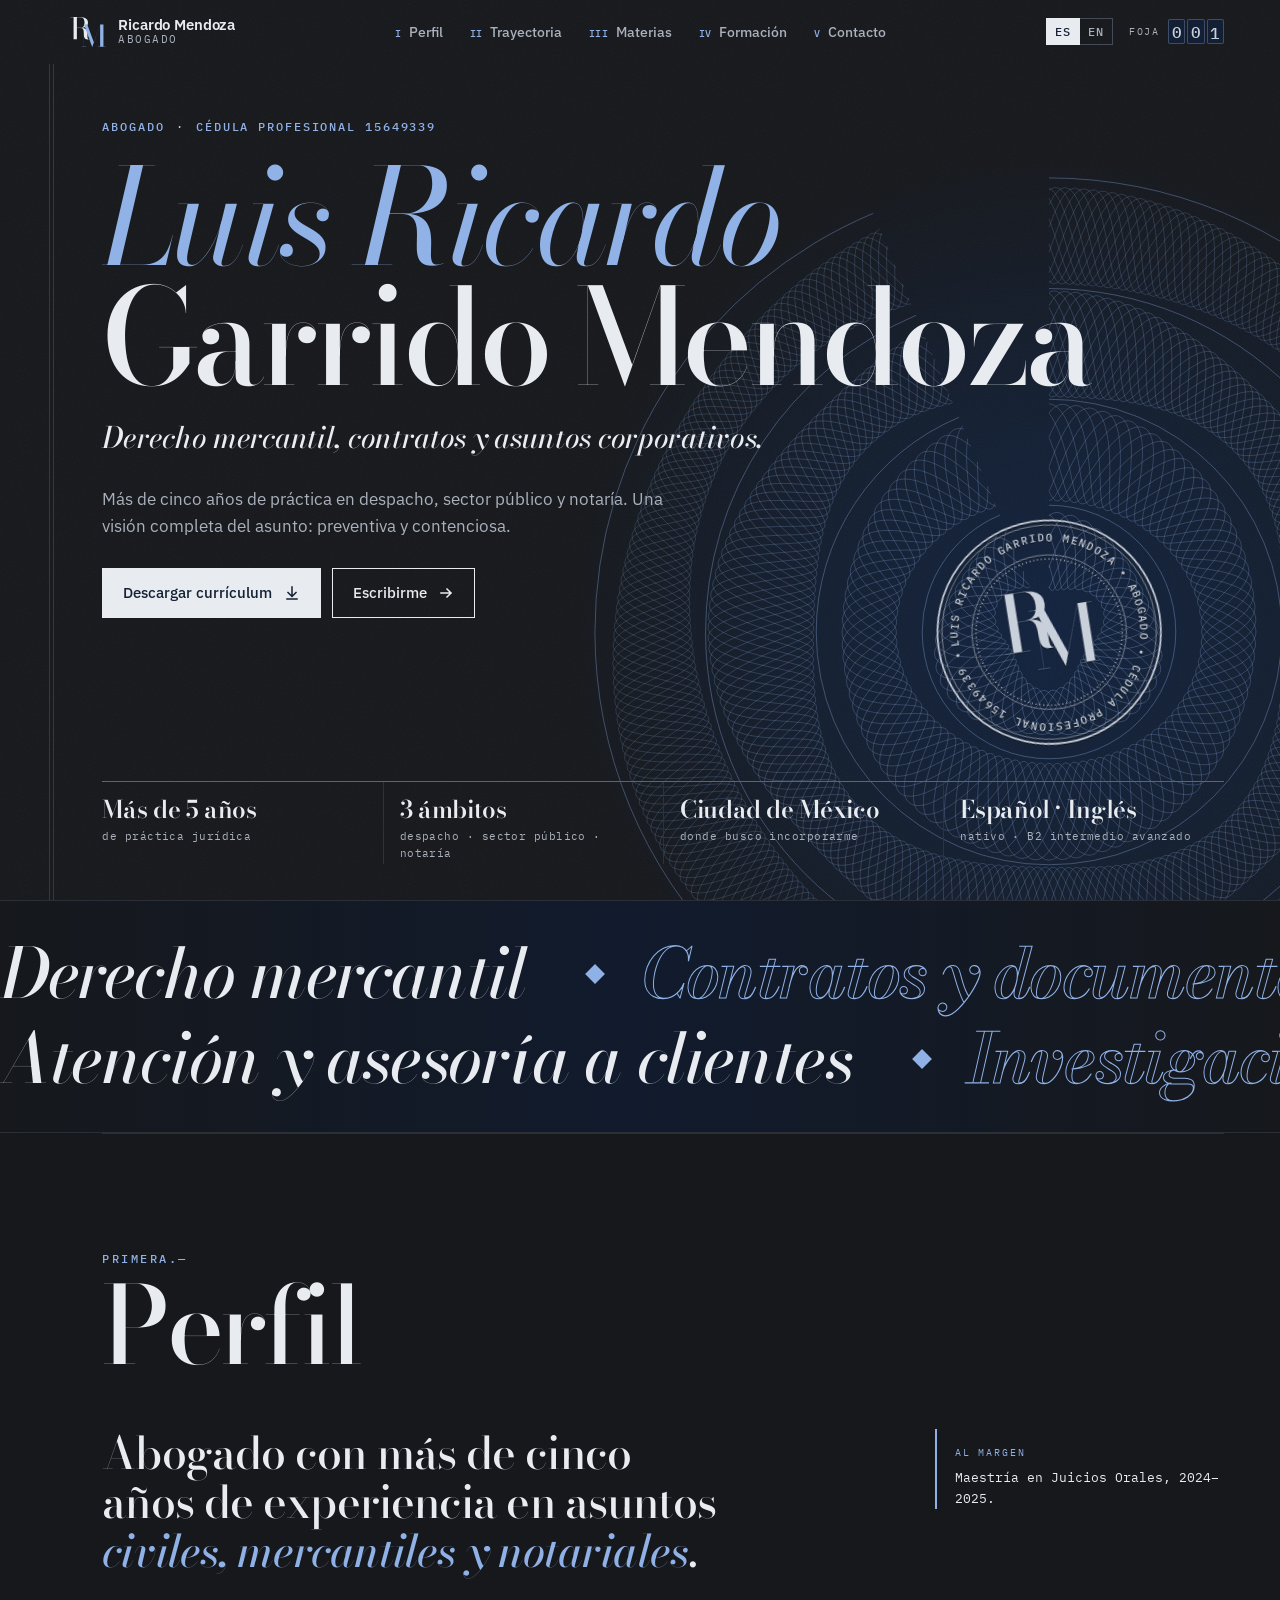
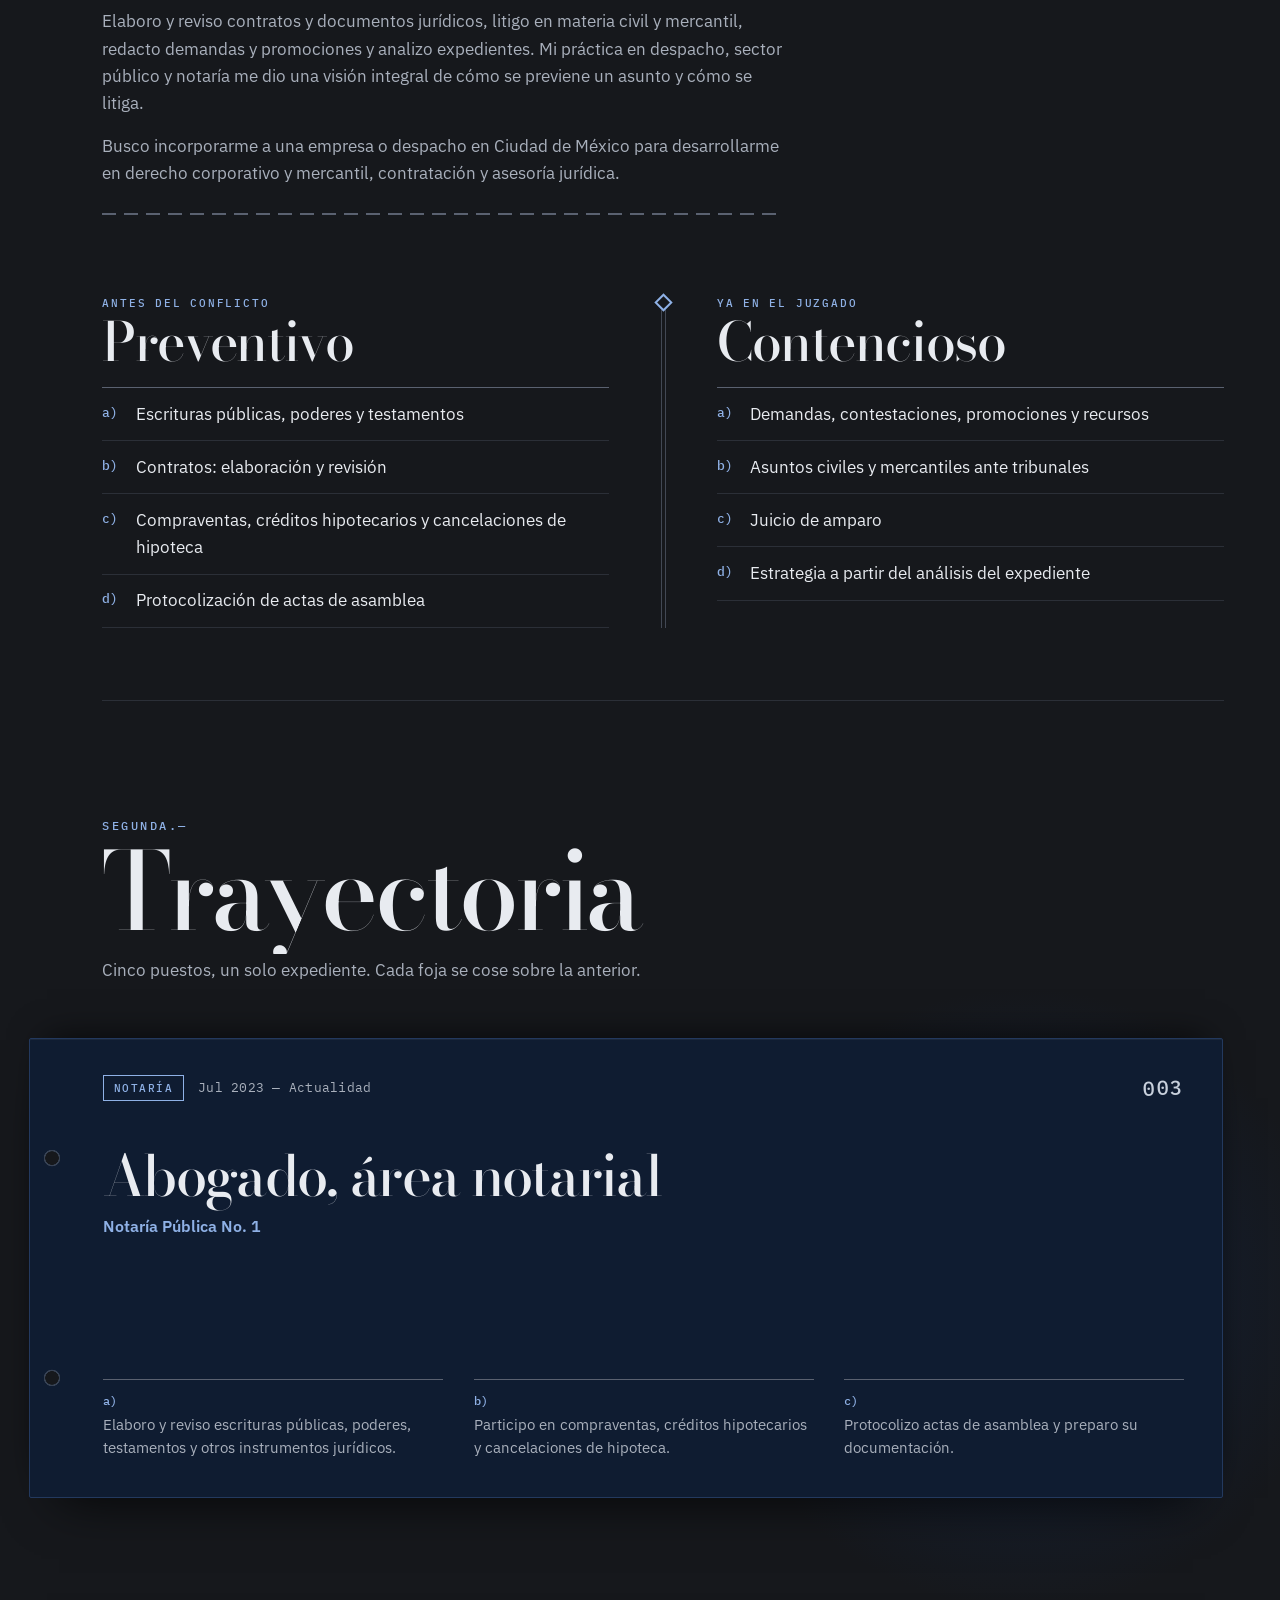
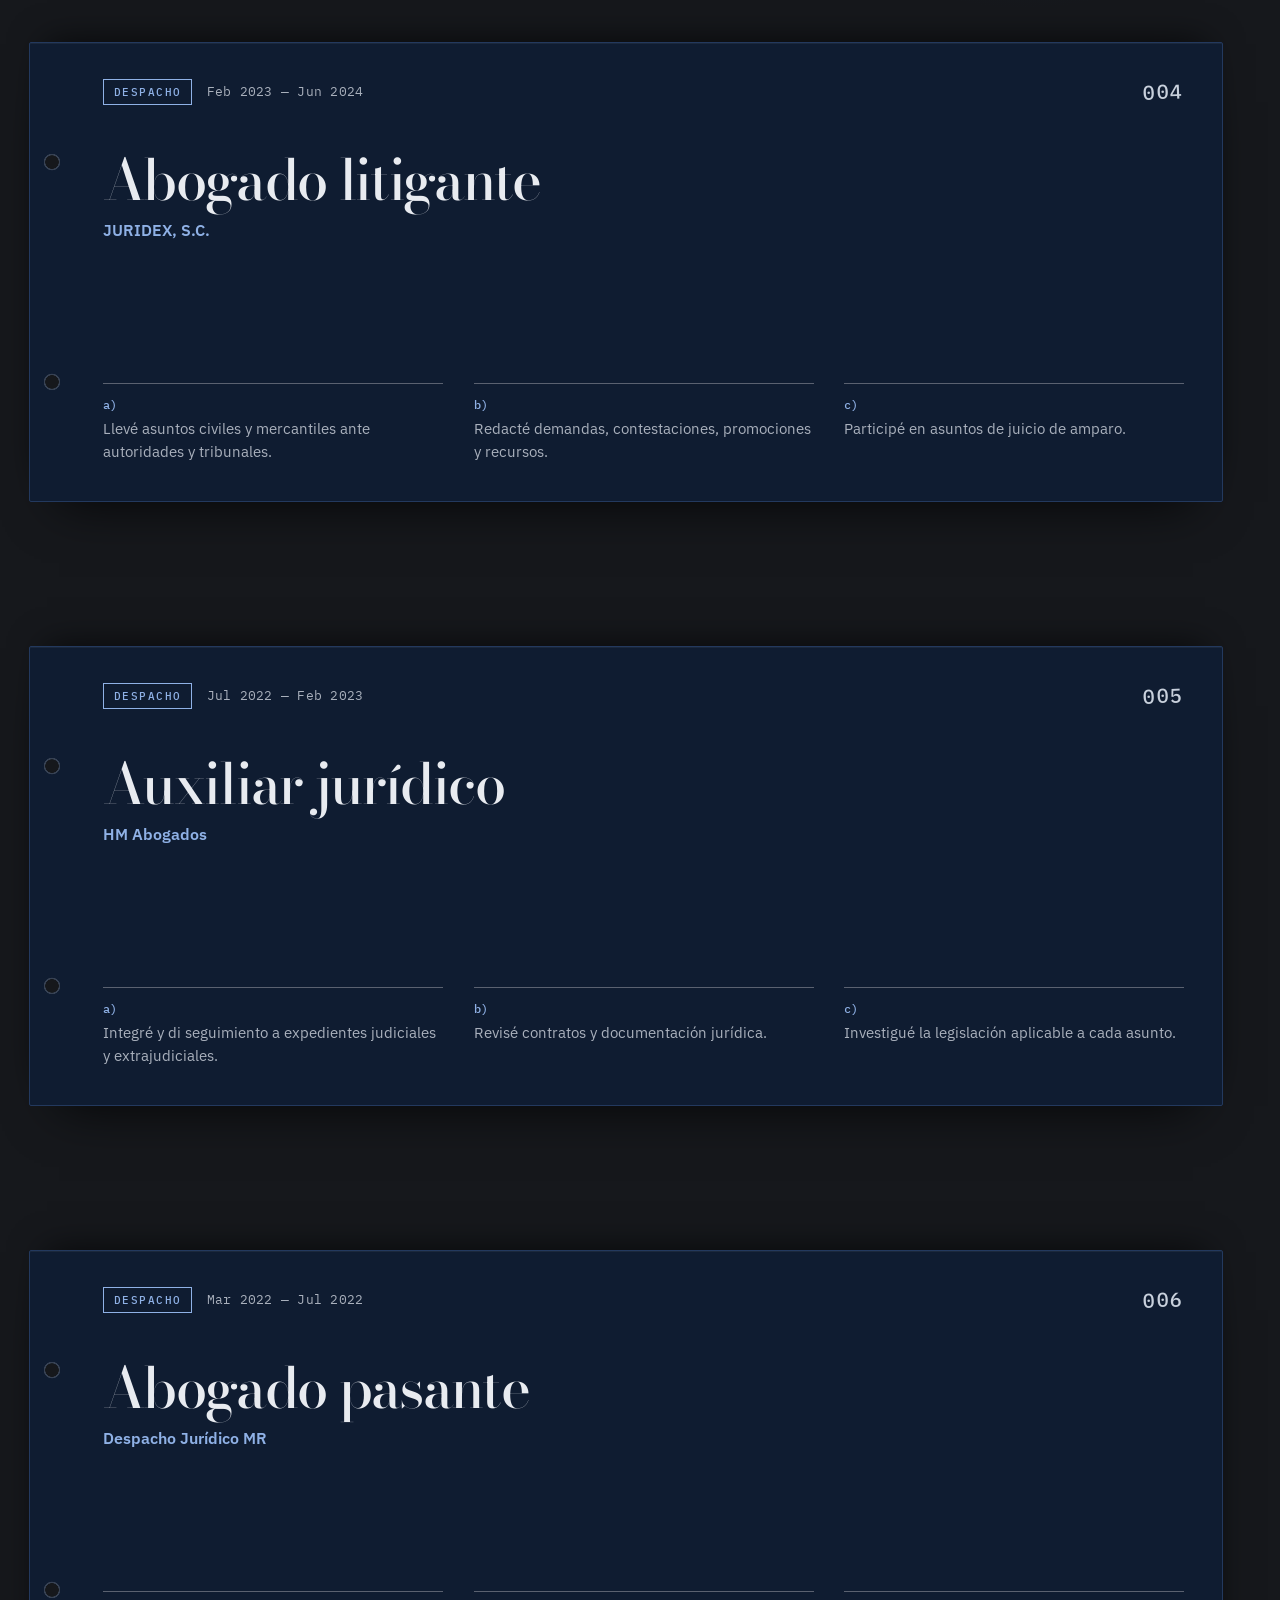
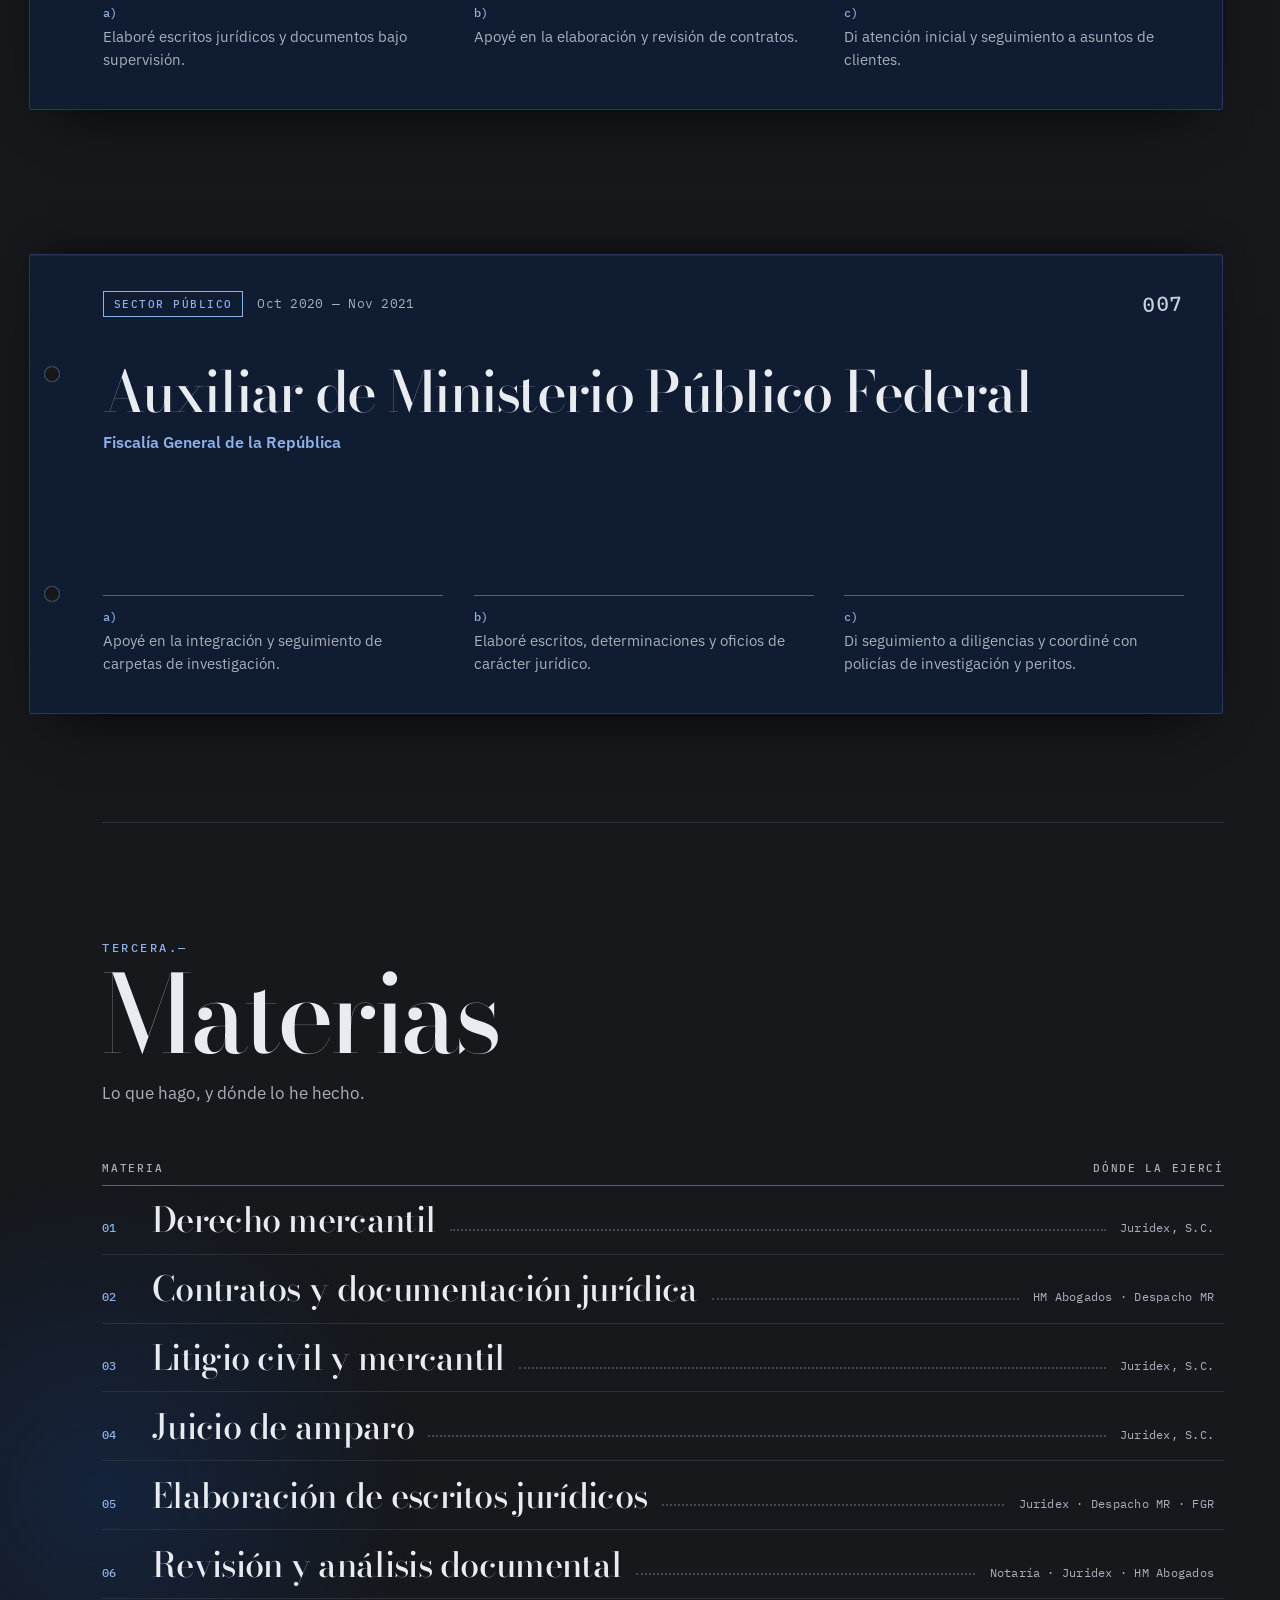
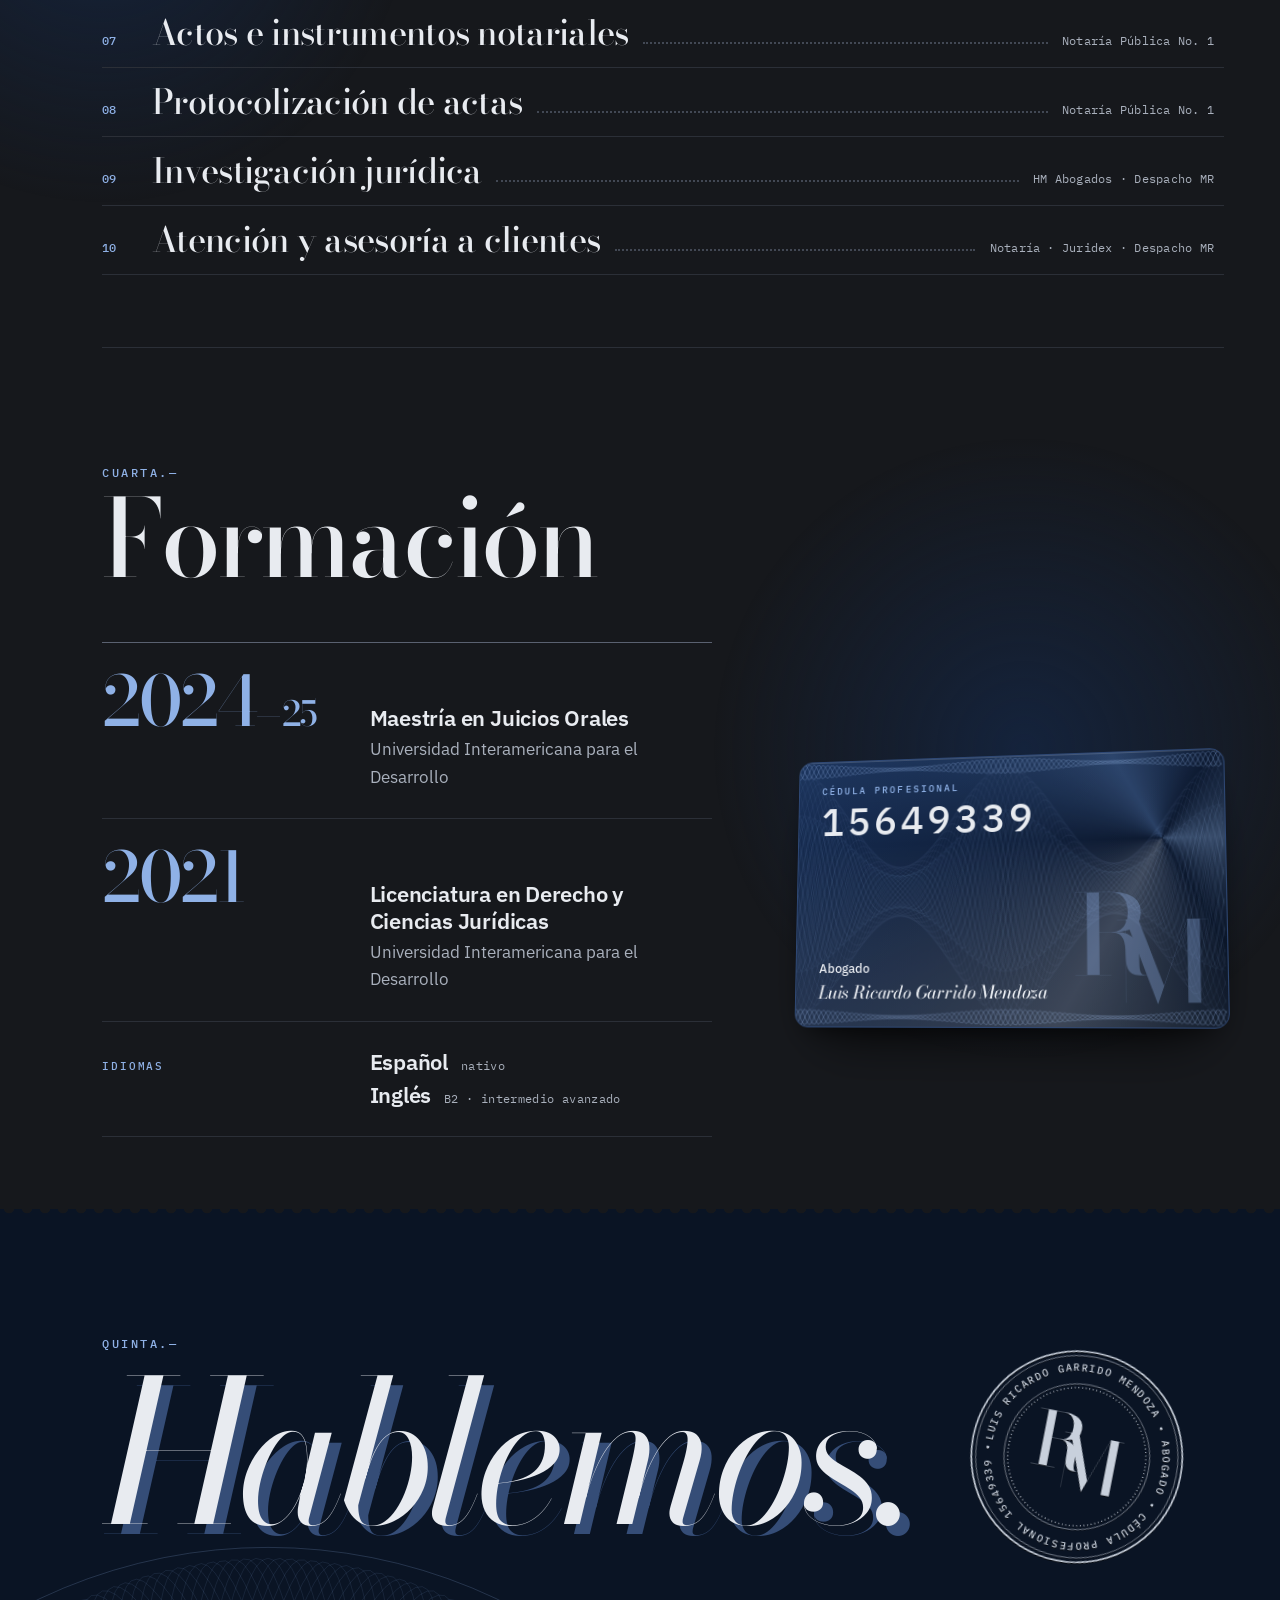
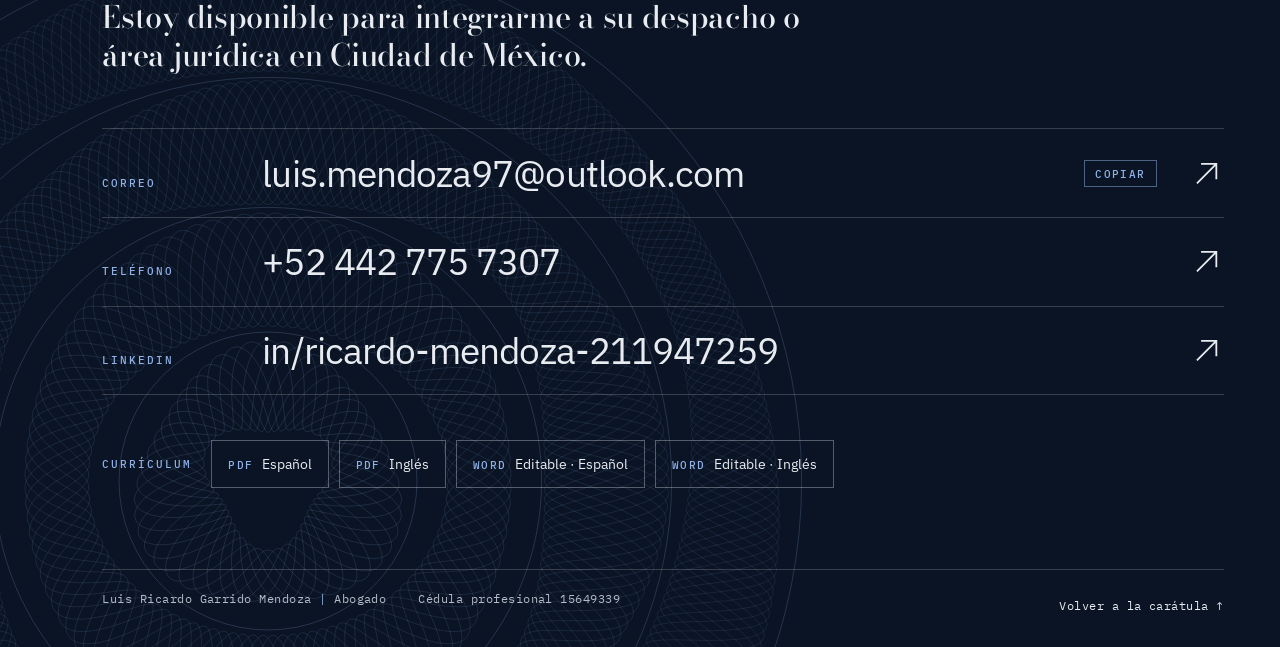
==== commit 24d7fab6: "Más movimiento y acabado: telón de entrada, cinta de materias y luz que sigue al cursor - Telón al a" ====
--- a/sitio/index.html
+++ b/sitio/index.html
@@ -17,7 +17,7 @@
 <link rel="preload" href="fuentes/bodoni-moda.woff2" as="font" type="font/woff2" crossorigin>
 <link rel="preload" href="fuentes/plex-sans.woff2" as="font" type="font/woff2" crossorigin>
 <link rel="stylesheet" href="estilo.css">
-<script>document.documentElement.classList.add('js')</script>
+<script>(function(d){d.classList.add('js');try{if(sessionStorage.getItem('rm-visto'))d.classList.add('sin-telon');else sessionStorage.setItem('rm-visto','1')}catch(e){}})(document.documentElement)</script>
 </head>
 <body>
 
@@ -42,6 +42,14 @@
 </svg>
 
 <a class="salto" href="#contenido" data-en="Skip to content">Saltar al contenido</a>
+
+<!-- Telón de entrada (sólo la primera vez por visita), grano de papel y el foco que sigue al cursor -->
+<div class="telon" aria-hidden="true">
+  <svg viewBox="-60 -330 2570 2180"><path class="tr tr--r" pathLength="1" d="M396.0 768V772H693.2Q789.3 772 855.6 814.8Q921.8 857.6 956.1 937.9Q990.4 1018.1 990.4 1130Q990.4 1241.8 956.1 1324.0Q921.8 1406.2 855.3 1451.1Q788.9 1496 693.2 1496H36.0V1500H707.3Q862.5 1500 978.8 1461.5Q1095.1 1423 1159.6 1341.5Q1224.0 1260 1224.0 1130Q1224.0 1000 1163.6 920.3Q1103.1 840.7 987.7 804.3Q872.4 768 707.2 768ZM36.0 0V4H688.4V0ZM249.6 2V1498H474.0V2ZM1197.2 -11.4Q1106.0 -11.4 1054.8 21.4Q1003.6 54.1 980.0 109.8Q956.5 165.6 950.3 234.9Q944.1 304.2 943.1 378.2Q942.2 452.2 935.6 521.5Q929.1 590.8 905.6 646.6Q882.2 702.4 830.1 735.2Q778.0 768 686.0 768H396.0V772H759.6Q904.8 772 990.1 730.1Q1075.3 688.1 1117.1 619.6Q1158.9 551.1 1172.4 468.7Q1185.9 386.3 1186.3 303.9Q1186.6 221.4 1188.6 152.9Q1190.6 84.4 1209.7 42.5Q1228.8 0.6 1281.8 0.6Q1313.8 0.6 1342.4 7.8Q1371.0 15.1 1392.0 25.1L1394.0 23.1Q1370.0 10.1 1320.0 -0.6Q1269.9 -11.4 1197.2 -11.4Z" transform="translate(0 1250) scale(1 -1)"/><path class="tr tr--m" pathLength="1" d="M748.0 -20 192.0 1500H416.6L860.2 305.0L1284.0 1500H1288.0L751.7 -20ZM194.0 1500V4H349.2V0H45.2V4H190.0V1496H36.0V1500ZM1649.6 1500V1496H1509.6V4H1649.6V0H1125.2V4H1286.0V1500Z" transform="translate(760 1750) scale(1 -1)"/></svg>
+  <span class="telon__linea"></span>
+</div>
+<div class="grano" aria-hidden="true"></div>
+<div class="foco" id="foco" aria-hidden="true"></div>
 
 <!-- El margen del pliego: doble raya roja, hilo de la costura y su nudo -->
 <div class="margen" aria-hidden="true">
@@ -108,6 +116,9 @@
     <li><b data-en="Spanish · English">Español · Inglés</b><span data-en="native · B2 upper-intermediate">nativo · B2 intermedio avanzado</span></li>
   </ul>
 </section>
+
+<!-- La cinta: sus materias corriendo en dos renglones. La llena el motor desde la tabla de Materias. -->
+<div class="cinta" id="cinta" aria-hidden="true"></div>
 
 <!-- ═════════════ PRIMERA · PERFIL ═════════════ -->
 <section class="pliego" id="perfil" data-foja="2">
--- a/sitio/estilo.css
+++ b/sitio/estilo.css
@@ -408,3 +408,82 @@
   .rv, .rv-ln, .rv-x, .mat, .ent, .nombre .ln__i { clip-path: none !important; transform: none !important; }
   .barra, .margen, .roseta { display: none; }
 }
+
+/* ══════════════ CAPA PREMIUM ══════════════
+   Luis pidió más movimiento y más acabado. Todo lo de aquí es adorno: si se quita este
+   bloque el sitio sigue completo. Sólo transform, clip-path y, en adornos, opacidad. */
+:root { --t0: 0s; }
+.pliego { overflow-x: clip; }
+.telon { display: none; }
+/* grano de papel: quita lo plano del gris. Sin modo de mezcla, para no recomponer en cada scroll. */
+.grano { position: fixed; inset: 0; z-index: 35; pointer-events: none; opacity: .055;
+  background-image: url("data:image/svg+xml,%3Csvg xmlns='http://www.w3.org/2000/svg' width='220' height='220'%3E%3Cfilter id='n'%3E%3CfeTurbulence type='fractalNoise' baseFrequency='.9' numOctaves='2' stitchTiles='stitch'/%3E%3CfeColorMatrix values='0 0 0 0 1 0 0 0 0 1 0 0 0 0 1 0 0 0 .6 0'/%3E%3C/filter%3E%3Crect width='100%25' height='100%25' filter='url(%23n)'/%3E%3C/svg%3E"); }
+/* el foco: una luz suave que sigue al cursor */
+.foco { position: fixed; left: 0; top: 0; z-index: 34; width: 640px; height: 640px; margin: -320px 0 0 -320px; border-radius: 50%; pointer-events: none;
+  background: radial-gradient(circle, rgba(143, 177, 230, .11), rgba(143, 177, 230, 0) 62%); transform: translate3d(var(--fx, -999px), var(--fy, -999px), 0); opacity: 0; transition: opacity .7s; }
+.foco--on { opacity: 1; }
+@media (hover: none) { .foco { display: none; } }
+
+/* la cinta de materias */
+.cinta { position: relative; z-index: 1; overflow: hidden; padding: clamp(1.1rem, 3.6vh, 2.2rem) 0; border-block: 1px solid var(--regla); background: linear-gradient(90deg, var(--papel), #111B2D 50%, var(--papel)); }
+.cinta:empty { display: none; }
+.cinta__fila { display: flex; width: max-content; will-change: transform; }
+.cinta__fila + .cinta__fila { margin-top: .2rem; }
+.cinta span { flex: none; padding-right: .9em; font: italic 500 clamp(1.9rem, 5.4vw, 4.4rem)/1.18 var(--serif); letter-spacing: -.02em; white-space: nowrap; color: var(--tinta); }
+.cinta span:nth-child(4n+3) { color: transparent; -webkit-text-stroke: 1px var(--sello); }
+.cinta i { flex: none; align-self: center; width: .5em; height: .5em; margin-right: 1.4em; font-size: clamp(1rem, 2.2vw, 1.8rem); background: var(--sello); transform: rotate(45deg); }
+
+/* las fojas: una luz que sigue al cursor por dentro */
+.foja::before { content: ""; position: absolute; inset: 0; border-radius: inherit; pointer-events: none; opacity: 0; transition: opacity .45s;
+  background: radial-gradient(460px circle at var(--px, 50%) var(--py, 0%), rgba(143, 177, 230, .16), rgba(143, 177, 230, 0) 62%); }
+.foja:hover::before { opacity: 1; }
+/* resplandores marinos que derivan detrás del contenido */
+.pliego--legajo::after, #formacion::after, #materias::after { content: ""; position: absolute; z-index: -1; left: 54%; top: 8%; width: 52vw; height: 52vw; border-radius: 50%; pointer-events: none;
+  background: radial-gradient(circle, rgba(20, 40, 74, .7), rgba(20, 40, 74, 0) 66%); }
+#materias::after { left: -18%; top: 30%; }
+.boton, .ficha { transition: color .3s, background .3s, border-color .3s, transform .4s var(--sale), translate .45s var(--sale); }
+.boton--lleno::after { content: ""; position: absolute; inset: 0; z-index: -1; background: linear-gradient(105deg, rgba(255,255,255,0) 36%, rgba(143, 177, 230, .55) 50%, rgba(255,255,255,0) 64%); transform: translateX(-130%); }
+.mat__t { transition: transform .5s var(--sale); }
+@media (hover: hover) { .mat:hover .mat__t { transform: translateX(.35rem); } }
+
+@media (prefers-reduced-motion: no-preference) {
+  /* el telón: el monograma se dibuja, y la hoja sube */
+  .js:not(.sin-telon) { --t0: 1.3s; }
+  .js:not(.sin-telon) .telon { display: grid; place-items: center; position: fixed; inset: 0; z-index: 60; background: var(--carbon); animation: telon-sube .95s cubic-bezier(.76, 0, .24, 1) 1.25s forwards; }
+  .telon svg { width: min(36vw, 190px); overflow: visible; }
+  .telon .tr { fill: var(--tinta); stroke: var(--tinta); fill-opacity: 0; stroke-width: 22; stroke-dasharray: 1; stroke-dashoffset: 1; animation: traza 1s ease-in-out .05s forwards, llena .35s ease .85s forwards; }
+  .telon .tr--m { fill: var(--sello); stroke: var(--sello); animation-delay: .2s, .95s; }
+  .telon__linea { position: absolute; left: 50%; bottom: 24%; width: min(44vw, 230px); height: 1px; margin-left: calc(min(44vw, 230px) / -2); background: var(--sello); transform: scaleX(0); transform-origin: left; animation: crece 1.15s cubic-bezier(.6, 0, .2, 1) .05s forwards; }
+  @keyframes telon-sube { to { transform: translateY(-101%); visibility: hidden; } }
+  @keyframes crece { to { transform: scaleX(1); } }
+
+  /* todo lo de la carátula espera a que suba el telón */
+  .js .nombre .ln__i { background: linear-gradient(100deg, currentColor 0 42%, #FFFFFF 50%, currentColor 58% 100%) 100% 0 / 260% 100% no-repeat; -webkit-background-clip: text; background-clip: text; -webkit-text-fill-color: transparent;
+    animation: sube 1.05s var(--sale) calc(var(--t0) + .25s + var(--d, 0s)) forwards, brillo 7.5s ease-in-out calc(var(--t0) + 3s + var(--d, 0s) * 2) infinite; }
+  @keyframes brillo { 0%, 58% { background-position: 100% 0; } 100% { background-position: 0% 0; } }
+  .js .ent--1 { animation-delay: calc(var(--t0) + .15s); } .js .ent--2 { animation-delay: calc(var(--t0) + .75s); } .js .ent--3 { animation-delay: calc(var(--t0) + .9s); }
+  .js .ent--4 { animation-delay: calc(var(--t0) + 1.02s); } .js .ent--5 { animation-delay: calc(var(--t0) + 1.15s); }
+  .js .barra { animation-delay: calc(var(--t0) + .1s); }
+  .js .marca__mono .tr { animation-delay: calc(var(--t0) + .35s), calc(var(--t0) + 1.6s); }
+  .js .marca__mono .tr--m { animation-delay: calc(var(--t0) + .6s), calc(var(--t0) + 1.75s); }
+  .js .sello--caratula { animation-delay: calc(var(--t0) + 1.25s), calc(var(--t0) + 1.59s); }
+  .js .sello--caratula .sello__onda { animation-delay: calc(var(--t0) + 1.57s); }
+
+  .cinta__fila { animation: corre 52s linear infinite; }
+  .cinta__fila + .cinta__fila { animation-direction: reverse; animation-duration: 64s; }
+  .cinta:hover .cinta__fila { animation-play-state: paused; }
+  @keyframes corre { to { transform: translateX(-50%); } }
+
+  .sello__anillo { animation: gira 90s linear infinite; }
+  @keyframes gira { to { rotate: 360deg; } }
+  .cedula-marco { animation: flota 6.5s ease-in-out infinite alternate; }
+  @keyframes flota { from { translate: 0 -7px; } to { translate: 0 7px; } }
+  .pliego--legajo::after, #formacion::after, #materias::after { animation: deriva 24s ease-in-out infinite alternate; }
+  @keyframes deriva { to { transform: translate3d(-16vw, 12vh, 0) scale(1.18); } }
+  .boton--lleno::after { animation: destello 6s ease-in-out calc(var(--t0) + 3s) infinite; }
+  @keyframes destello { 0%, 72% { transform: translateX(-130%); } 100% { transform: translateX(130%); } }
+  /* los títulos de cláusula se deslizan con el scroll; el filete de cada pliego se traza al llegar */
+  .clausula__t { transform: translate3d(calc(var(--par, 0) * 1px), 0, 0); }
+  .js .pliego::before { transform: scaleX(0); transform-origin: left; transition: transform 1.5s var(--sale); }
+  .js .pliego.visto::before { transform: none; }
+}
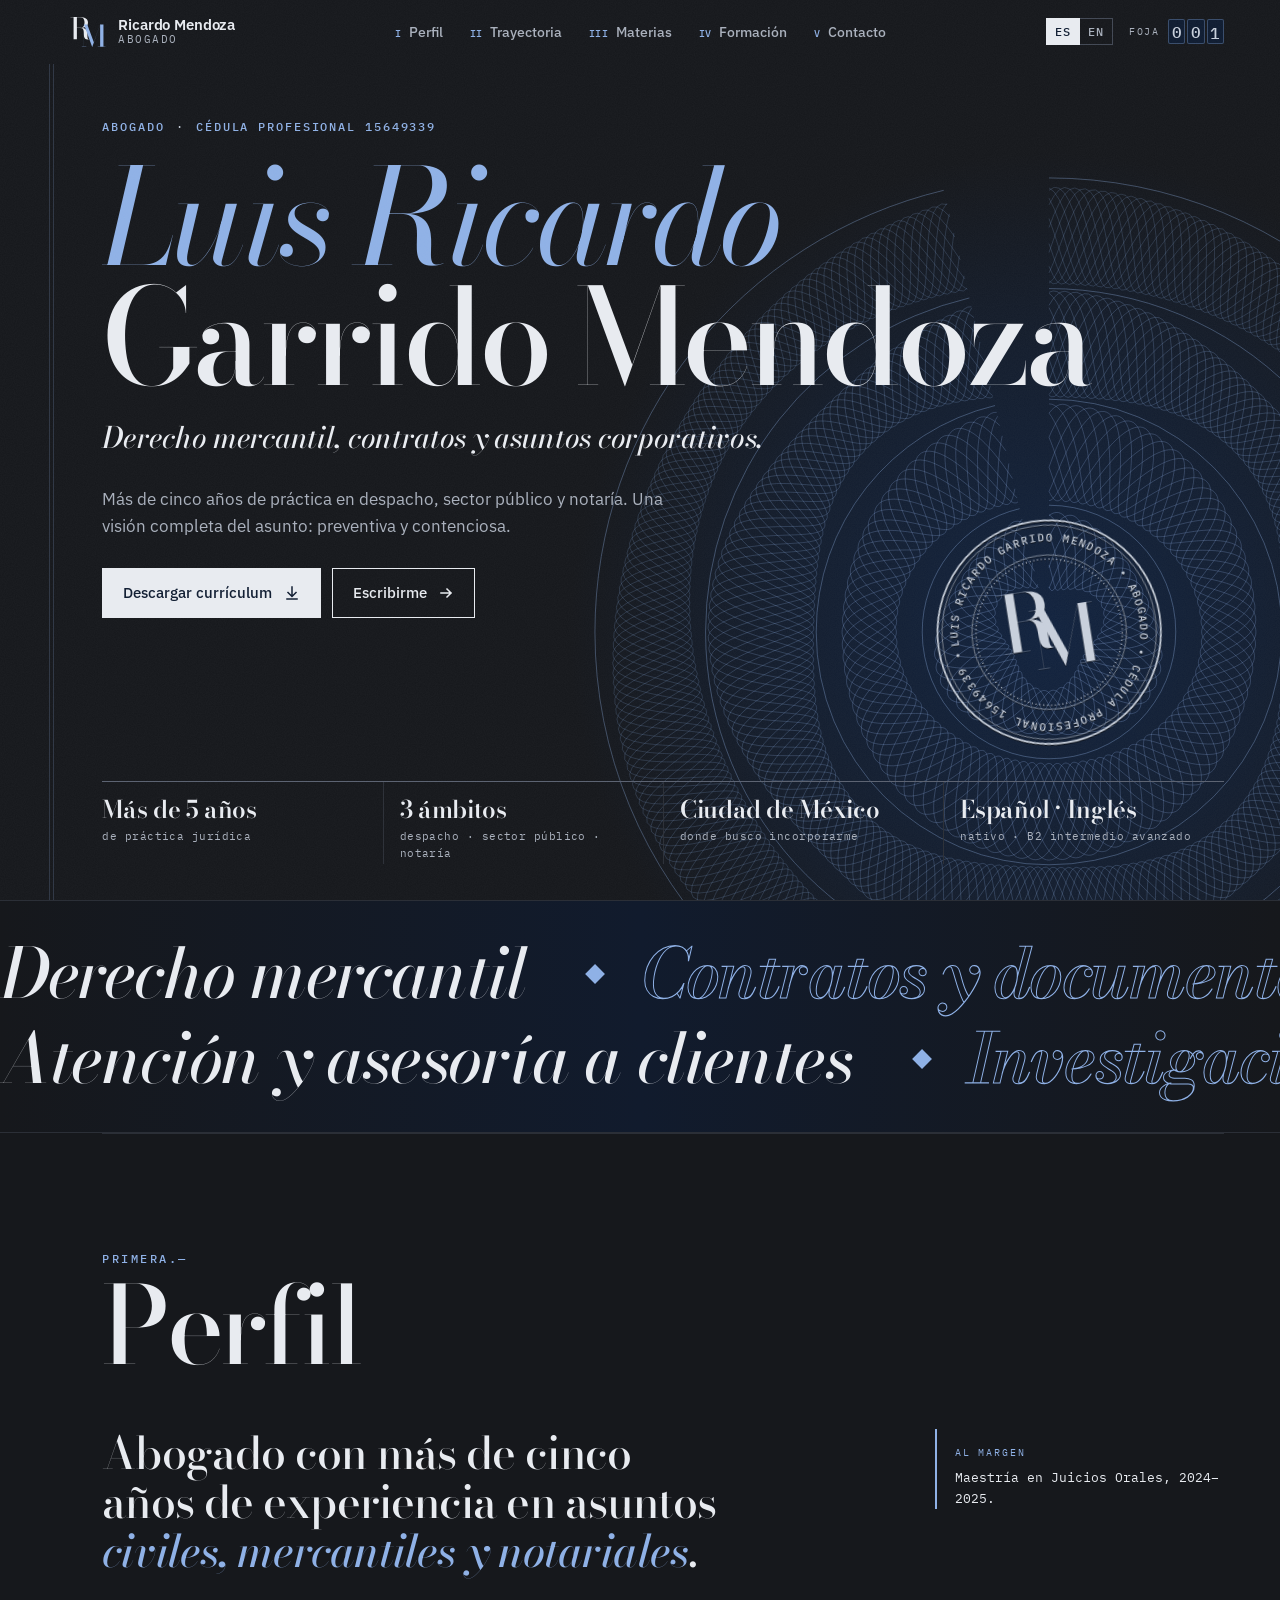
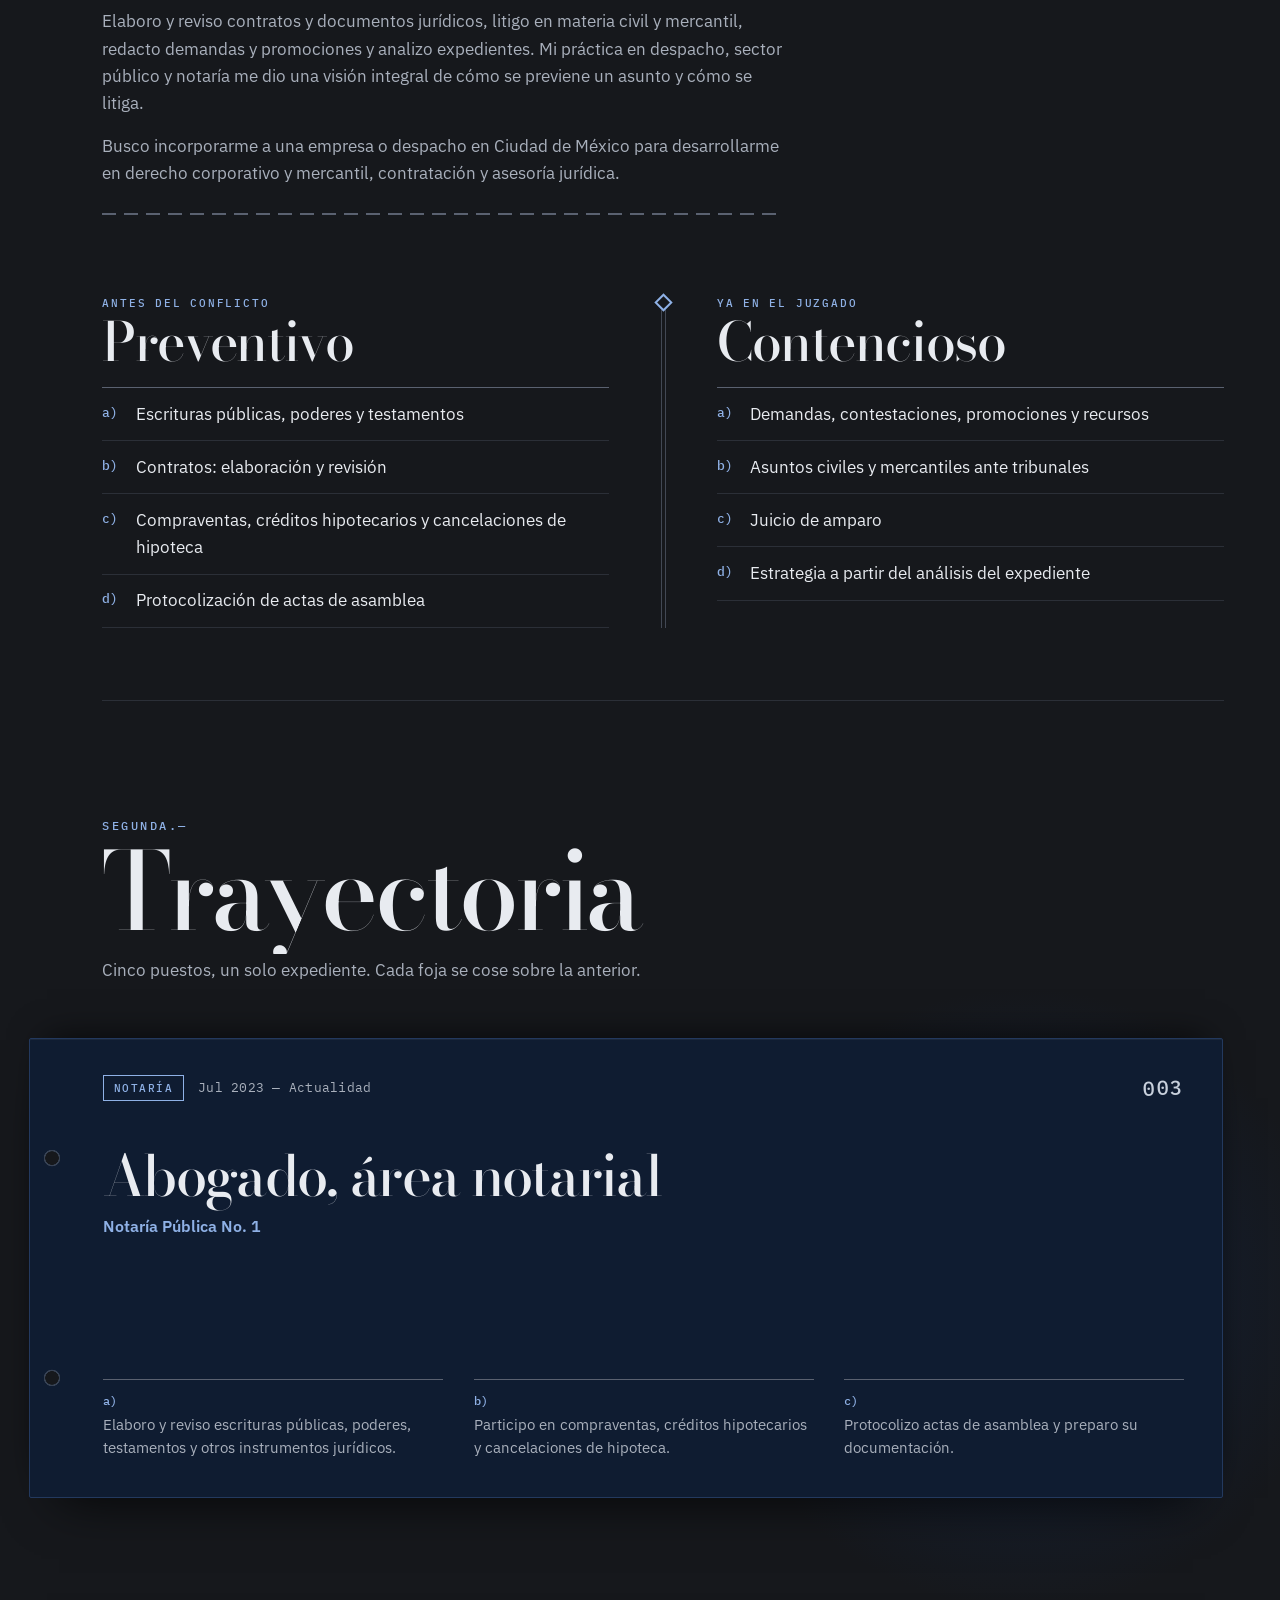
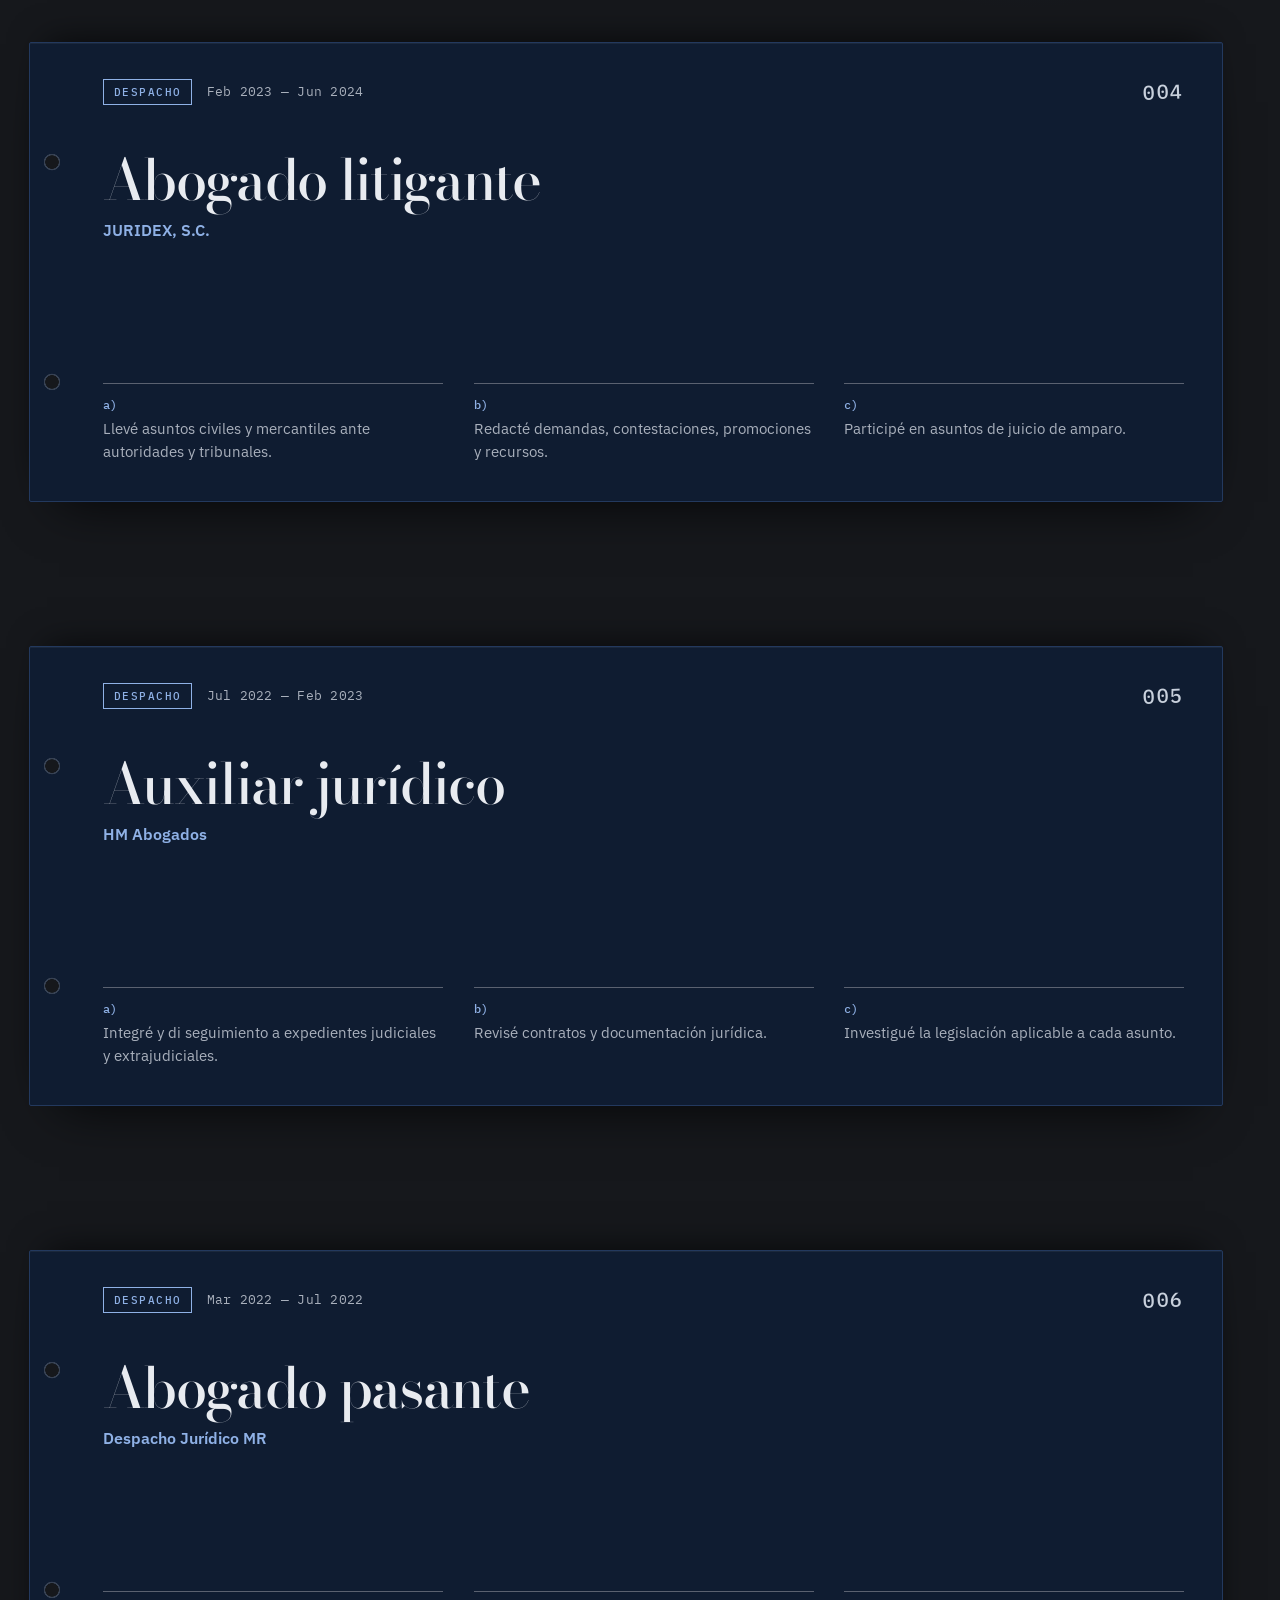
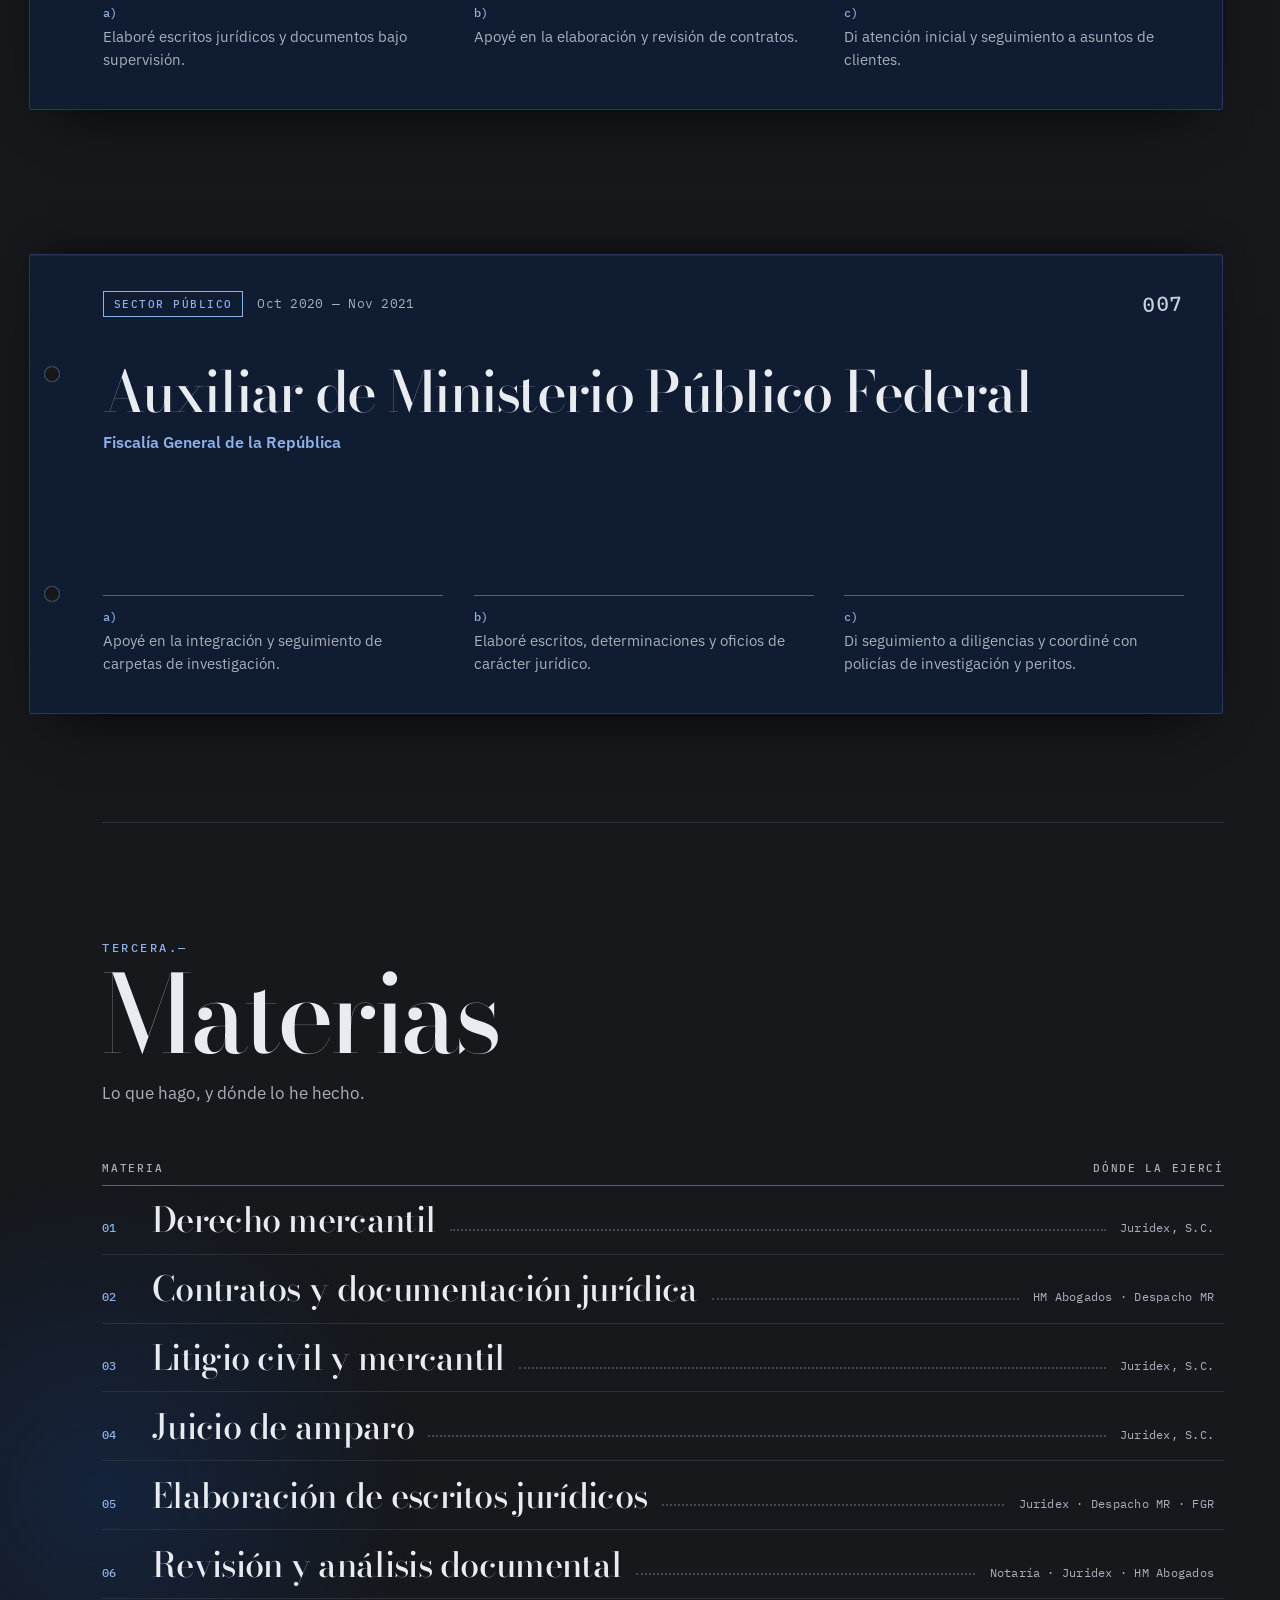
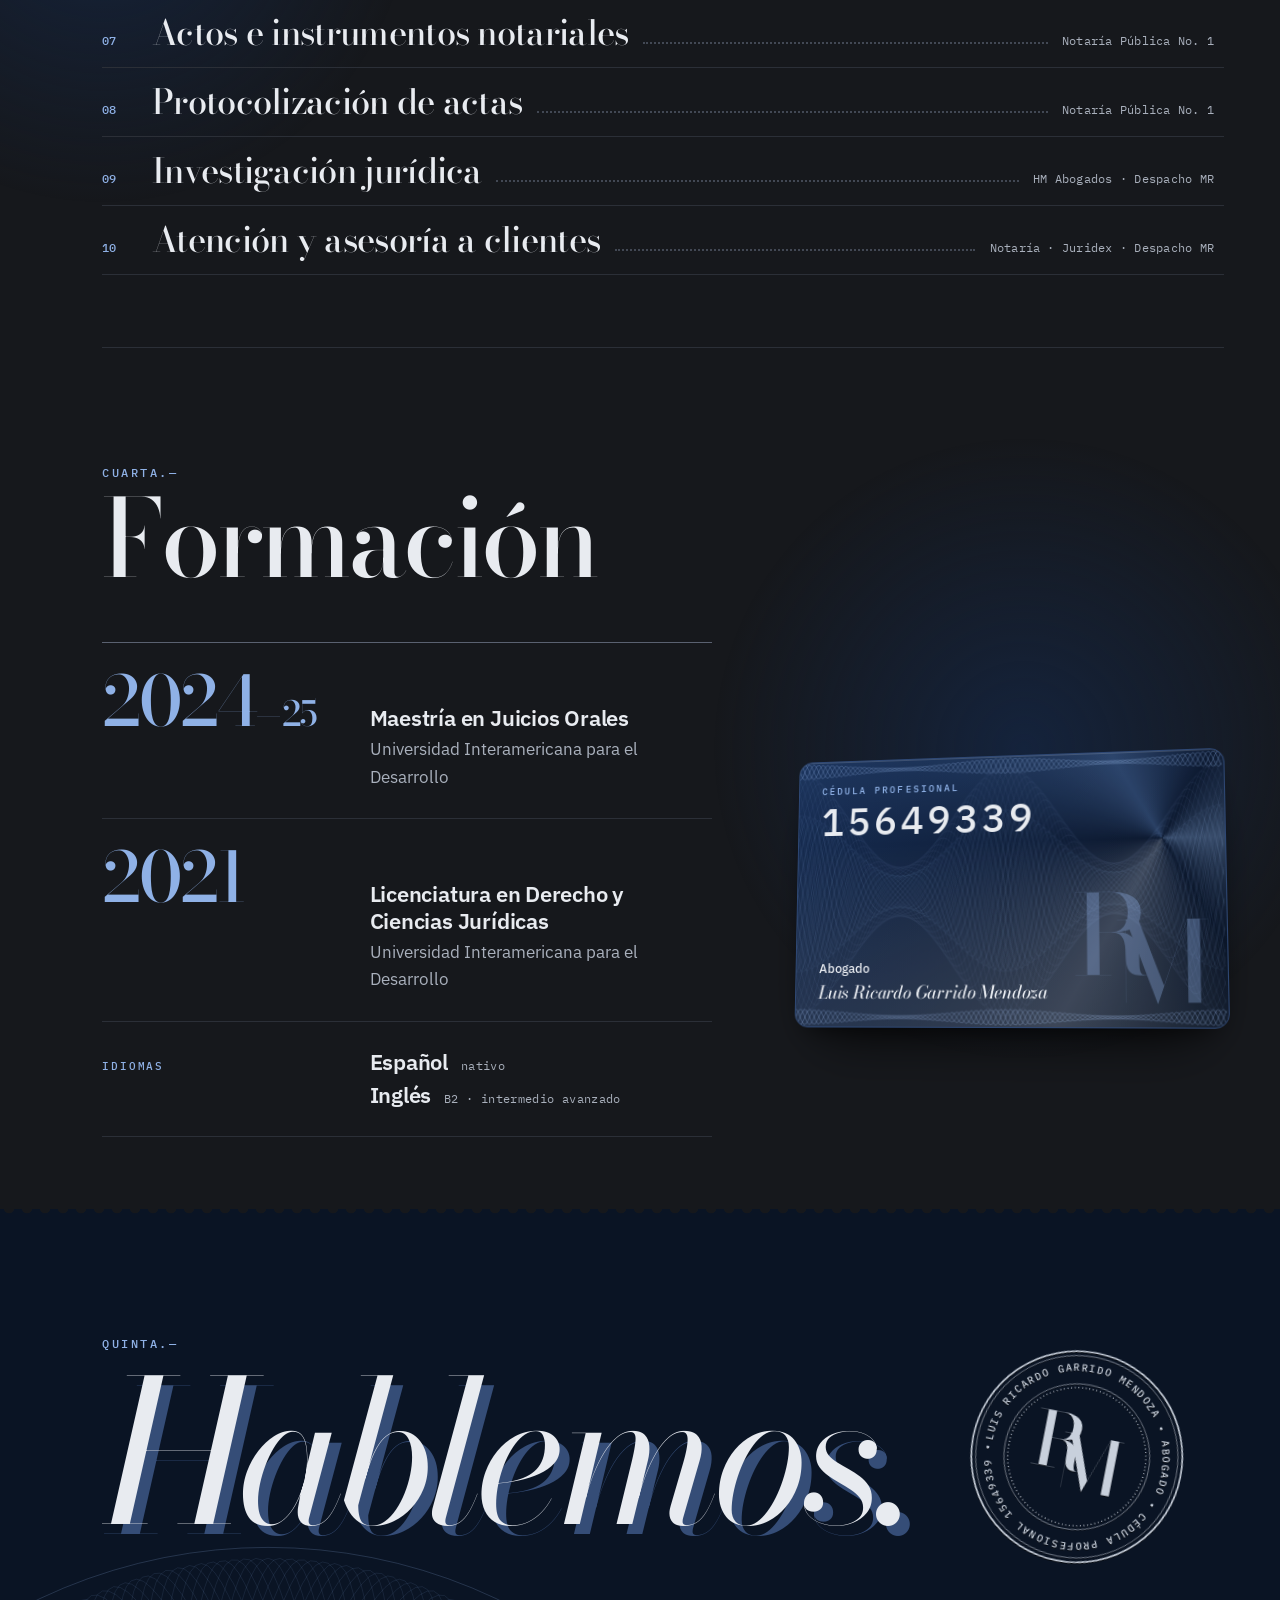
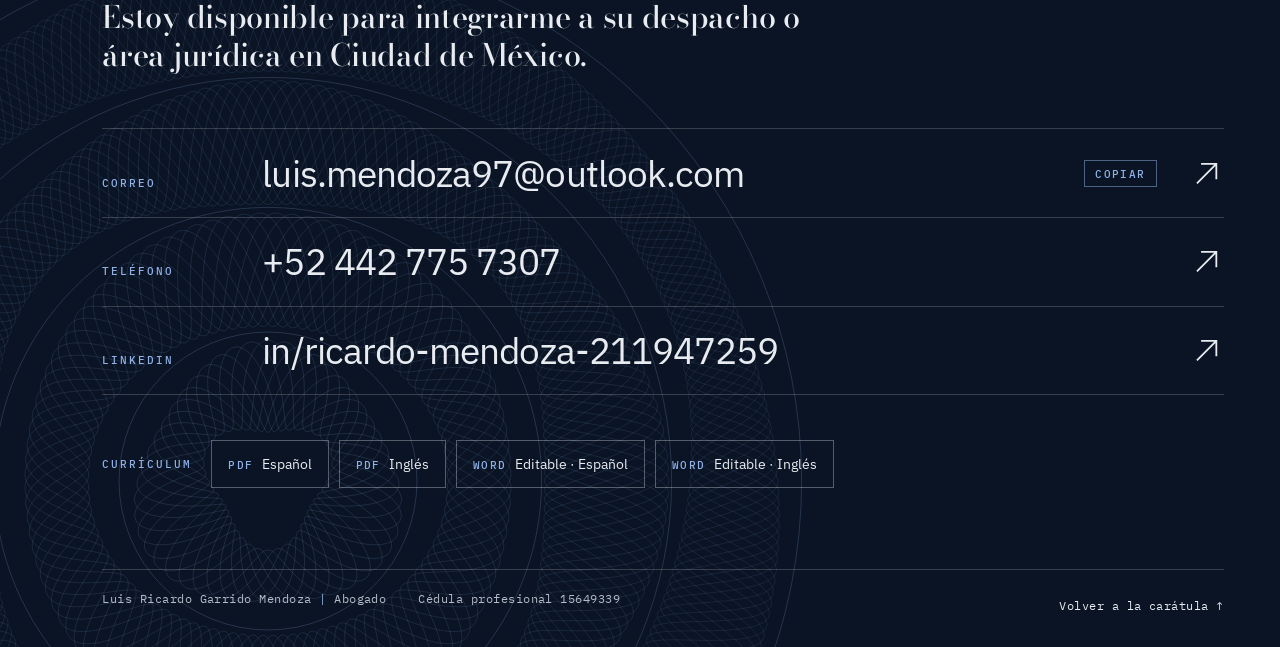
==== commit caa0d3bb: "Que también se mueva con «reducir movimiento» En la compu de Luis el sitio no se movía y en el teléf" ====
--- a/sitio/index.html
+++ b/sitio/index.html
@@ -16,7 +16,7 @@
 <link rel="icon" href="favicon.svg" type="image/svg+xml">
 <link rel="preload" href="fuentes/bodoni-moda.woff2" as="font" type="font/woff2" crossorigin>
 <link rel="preload" href="fuentes/plex-sans.woff2" as="font" type="font/woff2" crossorigin>
-<link rel="stylesheet" href="estilo.css">
+<link rel="stylesheet" href="estilo.css?v=53ef3a46">
 <script>(function(d){d.classList.add('js');try{if(sessionStorage.getItem('rm-visto'))d.classList.add('sin-telon');else sessionStorage.setItem('rm-visto','1')}catch(e){}})(document.documentElement)</script>
 </head>
 <body>
@@ -364,6 +364,6 @@
 </section>
 
 </main>
-<script src="motor.js" defer></script>
+<script src="motor.js?v=9d9b1f68" defer></script>
 </body>
 </html>
--- a/sitio/estilo.css
+++ b/sitio/estilo.css
@@ -309,10 +309,10 @@
 .pie a:hover { color: var(--sello-claro); }
 
 /* ══════════════ MOVIMIENTO ══════════════
-   Todo vive bajo .js y fuera de prefers-reduced-motion: sin script o con
-   movimiento reducido, el contenido se ve entero y quieto, nunca a medias.
+   Todo vive bajo .js: sin script el contenido se ve entero y quieto, nunca a medias.
+   Con «reducir movimiento» también se mueve, pero sin lo que marea (ver el final).
    Sólo transform y clip-path; la opacidad se usa nada más en adornos. */
-@media (prefers-reduced-motion: no-preference) {
+@media screen {
   /* entrada de la carátula */
   .js .nombre .ln__i { transform: translateY(112%) rotate(4deg); transform-origin: 0 100%; animation: sube 1.05s var(--sale) calc(.25s + var(--d, 0s)) forwards; }
   .js .ent { clip-path: inset(0 0 100% 0); transform: translateY(16px); animation: destapa .9s var(--sale) forwards; }
@@ -353,12 +353,6 @@
   .js .mat.visto { clip-path: inset(-2px -2px -2px -100px); transform: none; }
   .js .mat.visto .mat__p { transform: none; }
   .js .cedula:hover { transition-duration: .12s; }
-}
-@media (prefers-reduced-motion: reduce) {
-  html { scroll-behavior: auto; }
-  .frentes__eje span { animation: none; }
-  .rueda__tira { transition: none; }
-  .margen__hilo { clip-path: none; }
 }
 
 /* ══════════════ ANCHOS ══════════════ */
@@ -446,7 +440,7 @@
 .mat__t { transition: transform .5s var(--sale); }
 @media (hover: hover) { .mat:hover .mat__t { transform: translateX(.35rem); } }
 
-@media (prefers-reduced-motion: no-preference) {
+@media screen {
   /* el telón: el monograma se dibuja, y la hoja sube */
   .js:not(.sin-telon) { --t0: 1.3s; }
   .js:not(.sin-telon) .telon { display: grid; place-items: center; position: fixed; inset: 0; z-index: 60; background: var(--carbon); animation: telon-sube .95s cubic-bezier(.76, 0, .24, 1) 1.25s forwards; }
@@ -487,3 +481,24 @@
   .js .pliego::before { transform: scaleX(0); transform-origin: left; transition: transform 1.5s var(--sale); }
   .js .pliego.visto::before { transform: none; }
 }
+
+/* ══════════════ MOVIMIENTO REDUCIDO ══════════════
+   Antes, con «reducir movimiento» el sitio se quedaba quieto del todo. Lo tiene encendido
+   mucha compu sin que su dueño lo sepa (Windows con «Efectos de animación» apagado o en
+   «mejor rendimiento»), y así le pasó a Luis: en el teléfono se movía y en la compu no.
+   Reducir no es quitar: se queda lo que destapa y lo que cambia de luz, y se va lo que
+   marea — vuelos grandes, sacudidas, paralaje y desplazamientos rápidos. */
+@media (prefers-reduced-motion: reduce) {
+  html { scroll-behavior: auto; }
+  .js:not(.sin-telon) .telon { animation-name: telon-funde; animation-duration: .7s; }
+  @keyframes telon-funde { to { opacity: 0; visibility: hidden; } }
+  .js .sello--caratula { animation-name: asienta, none; animation-duration: .6s, .5s; }
+  .js .sello--cierre.visto { animation-name: asienta2, none; animation-duration: .6s, .5s; }
+  @keyframes asienta { from { visibility: visible; opacity: 0; transform: rotate(-9deg) scale(1.1); } to { visibility: visible; opacity: 1; transform: rotate(-9deg) scale(1); } }
+  @keyframes asienta2 { from { visibility: visible; opacity: 0; transform: rotate(11deg) scale(1.1); } to { visibility: visible; opacity: 1; transform: rotate(11deg) scale(1); } }
+  .js .caratula--golpe .caratula__texto { animation: none; }
+  .cinta__fila { animation-duration: 104s; }
+  .cinta__fila + .cinta__fila { animation-duration: 128s; }
+  .pliego--legajo::after, #formacion::after, #materias::after { animation-duration: 48s; }
+  .clausula__t { transform: none; }
+}
